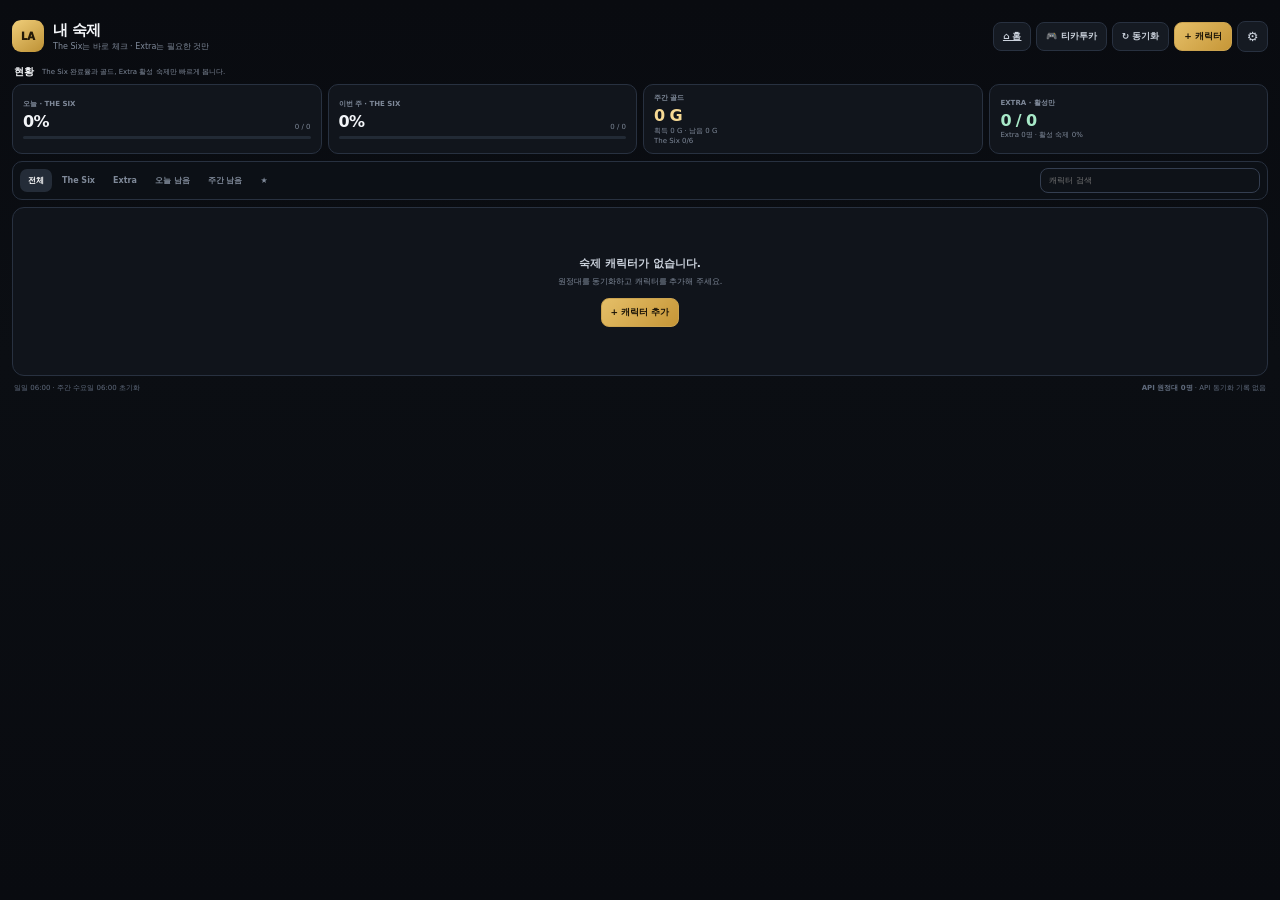
==== homework/index.html @ a5bcede0 "Hub: move homework board to sub page" ====
<!doctype html><html lang="ko"><head><meta charset="utf-8"><meta name="viewport" content="width=device-width,initial-scale=1"><meta name="theme-color" content="#090b10"><title>LOA Hub · 숙제 체크</title><link rel="stylesheet" href="../v12/style.css?v=14"><link rel="stylesheet" href="../v12/ux.css?v=27"></head><body>
<div class="app"><header class="topbar"><div class="brand"><div class="logo">LA</div><div><h1>내 숙제</h1><p>The Six는 바로 체크 · Extra는 필요한 것만</p></div></div><div class="top-actions"><a class="btn" href="../">⌂ 홈</a><button class="btn" data-game-open>🎮 티카투카</button><button class="btn" data-action="open-settings" data-tab="api">↻ 동기화</button><button class="btn primary" data-action="open-add">+ 캐릭터</button><button class="icon-btn" data-action="open-settings" data-tab="general">⚙</button></div></header>
<div class="board-label"><strong>현황</strong><span>The Six 완료율과 골드, Extra 활성 숙제만 빠르게 봅니다.</span></div>
<section class="summary"><div class="metric"><span>오늘 · THE SIX</span><div class="metric-line"><strong id="dailyPct">0%</strong><small id="dailyText">0 / 0</small></div><div class="bar"><i id="dailyBar" class="daily"></i></div></div><div class="metric"><span>이번 주 · THE SIX</span><div class="metric-line"><strong id="weeklyPct">0%</strong><small id="weeklyText">0 / 0</small></div><div class="bar"><i id="weeklyBar" class="weekly"></i></div></div><div class="metric gold"><span>주간 골드</span><strong id="goldPotential">0 G</strong><small id="goldEarned">획득 0 G</small><small id="rosterRoleCount">The Six 0/6</small></div><div class="metric extra-metric"><span>EXTRA · 활성만</span><strong id="extraActive">0 / 0</strong><small id="extraText">Extra 0명 · 활성 숙제 0%</small></div></section>
<section class="toolbar"><div class="filters"><button class="active" data-filter="all">전체</button><button data-filter="six">The Six</button><button data-filter="extra">Extra</button><button data-filter="daily">오늘 남음</button><button data-filter="weekly">주간 남음</button><button data-filter="favorite">★</button></div><input id="search" class="search" placeholder="캐릭터 검색"></section>
<main id="cards" class="cards"></main><footer><span>일일 06:00 · 주간 수요일 06:00 초기화</span><span><b id="rosterCount">API 원정대 0명</b> · <span id="lastSync">API 동기화 기록 없음</span></span></footer></div>

<div class="modal-bg" id="settingsModal"><div class="modal wide"><div class="modal-head"><h2>설정</h2><button class="icon-btn" data-action="close-modal" data-modal="settingsModal">✕</button></div><div class="settings-layout"><nav class="side-tabs"><button data-settings-tab="general">일반</button><button data-settings-tab="api" class="active">API</button><button data-settings-tab="automation">자동 할당</button><button data-settings-tab="data">데이터</button></nav><div class="modal-body">
<section class="settings-panel" data-panel="general" hidden><h3>일반</h3><div class="setting-box"><strong>The Six / Extra</strong><p>The Six는 최대 6명이며 모든 활성 숙제를 완료 대상으로 봅니다. Extra는 직접 활성화한 숙제만 현황에 포함합니다.</p></div><div class="setting-box"><strong>체크 초기화</strong><p>숙제 구성은 유지하고 완료 상태만 초기화합니다.</p><div class="inline"><button class="btn small" data-action="reset-daily">일일 초기화</button><button class="btn small" data-action="reset-weekly">주간 초기화</button></div></div></section>
<section class="settings-panel" data-panel="api"><h3>로스트아크 API</h3><p class="desc">API는 캐릭터 정보를 갱신하고 숙제 구성은 유지합니다.</p><div class="field"><label>원정대 조회 캐릭터</label><input id="apiCharacter" class="input"></div><div class="field"><label>API Key</label><input id="apiKey" type="password" class="input"></div><label class="checkline"><input id="rememberKey" type="checkbox"> 이 브라우저에 API Key 저장</label><div class="inline"><button id="syncNow" class="btn primary" data-action="sync">지금 동기화</button></div><div id="syncMessage"></div></section>
<section class="settings-panel" data-panel="automation" hidden><h3>The Six 자동 할당</h3><label class="switch-row"><span><strong>새 The Six 자동 구성</strong><small>앞의 6캐릭에만 레벨 기준 숙제를 자동 구성합니다.</small></span><input id="autoAssign" type="checkbox"></label><label class="switch-row"><span><strong>일일 숙제 추천</strong><small>아이템 레벨에 맞는 혼돈 계열과 가디언 계열을 구성합니다.</small></span><input id="autoDaily" type="checkbox"></label><label class="switch-row"><span><strong>주간 레이드 추천</strong><small>입장 가능한 레이드 중 기본 추천 세트를 구성합니다.</small></span><input id="autoWeekly" type="checkbox"></label><div class="field compact"><label>추천 레이드 수</label><input id="recommendCount" type="number" min="1" max="5" class="input" value="3"></div><div class="notice">Extra는 추천만 보여주고, 사용자가 활성화한 항목만 체크 숙제가 됩니다.</div></section>
<section class="settings-panel" data-panel="data" hidden><h3>데이터</h3><div class="setting-box"><strong>백업 / 복원</strong><div class="inline"><button class="btn small" data-action="export">백업 내보내기</button><button class="btn small" data-action="import">백업 불러오기</button><input id="importFile" type="file" accept="application/json" hidden></div></div><div class="setting-box danger-box"><strong>전체 초기화</strong><p>캐릭터, 숙제, 체크 상태와 저장된 API Key를 삭제합니다.</p><button class="btn danger small" data-action="reset-all">전체 초기화</button></div></section>
</div></div><div class="modal-foot"><button class="btn primary" data-action="save-settings">설정 저장</button></div></div></div>

<div class="modal-bg" id="addModal"><div class="modal"><div class="modal-head"><h2>캐릭터 추가</h2><button class="icon-btn" data-action="close-modal" data-modal="addModal">✕</button></div><div class="modal-body"><p class="desc">The Six가 6명 미만이면 먼저 추가되는 캐릭터부터 The Six, 이후는 Extra로 등록됩니다.</p><div class="search-line"><input id="candidateSearch" class="input" placeholder="원정대 캐릭터 검색"><button class="btn small" data-action="select-all">전체 선택</button></div><div id="candidateList" class="candidate-list"></div></div><div class="modal-foot"><span id="selectedCount" class="muted push">0명 선택</span><button class="btn primary" data-action="confirm-add">선택 추가</button></div></div></div>

<div class="modal-bg" id="characterModal"><div class="modal wide"><div class="modal-head"><h2 id="editCharTitle">숙제 설정</h2><button class="icon-btn" data-action="close-modal" data-modal="characterModal">✕</button></div><div class="modal-body"><input id="editCharKey" type="hidden"><div class="tabs"><button class="active" data-edit-tab="daily">일일 숙제</button><button data-edit-tab="weekly">주간 / 레이드</button></div><section id="dailyEditorWrap"><p class="desc">횟수와 휴게를 직접 관리합니다.</p><div id="dailyEditor" class="editor"></div><button class="btn small" data-action="add-daily">+ 일일 숙제</button></section><section id="weeklyEditorWrap" hidden><p class="desc">레이드와 난이도를 선택하거나 일반 주간 숙제를 추가할 수 있습니다.</p><div id="weeklyEditor" class="editor"></div><div class="inline"><button class="btn small" data-action="add-raid">+ 레이드 선택</button><button class="btn small" data-action="add-custom-weekly">+ 일반 주간 숙제</button></div></section></div><div class="modal-foot"><button class="btn danger push" data-action="remove-character">숙제판에서 제거</button><button class="btn primary" data-action="save-character">저장</button></div></div></div>
<div class="modal-bg" id="ticataModal"><div class="modal game-modal"><div class="modal-head"><div><h2>티카투카 · BOT</h2><small class="game-rule-note">3줄 중 2줄을 이기면 승리</small></div><button class="icon-btn" data-game-close>✕</button></div><div class="modal-body ticata-wrap">
<div class="ticata-topline"><div><strong id="ticataStatus">매칭 대기</strong><span id="ticataStats">승 0 · 무 0 · 패 0</span></div><div class="ticata-top-actions"><div id="matchBadge" class="match-badge"><span class="match-dot"></span><div><b id="opponentName">상대 찾는 중</b><small id="opponentLevel">MATCHMAKING</small></div></div><button class="btn small" data-game-reset>다시 매칭</button></div></div>
<div class="ticata-arena">
<section class="tika-side player-side">
  <div class="tika-side-head"><div class="side-name"><b>ME</b><small id="playerOrderBadge" class="turn-order-badge first">선공</small></div><span id="playerTotal">0점</span></div>
  <div id="playerDicePanel" class="dice-owner-panel player side-dice-panel"><span class="dice-owner-title">내 주사위</span><div class="dice-stage"><div id="playerDiceCube" class="dice-cube face-1 idle"><span class="die-face f1">1</span><span class="die-face f2">2</span><span class="die-face f3">3</span><span class="die-face f4">4</span><span class="die-face f5">5</span><span class="die-face f6">6</span></div></div><small id="playerDieType">대기</small></div>
  <div class="side-board-label"><span>내 필드</span><small>주사위를 배치할 줄을 선택</small></div>
  <div id="playerBoard" class="tika-board"></div>
</section>
<div class="tika-center">
  <div class="versus-mark"><span>ME</span><b>VS</b><span>BOT</span></div>
  <button id="rollBtn" class="btn primary roll-btn" data-game-roll>주사위 굴리기</button>
  <button id="rerollBtn" class="btn small" data-game-reroll hidden>타짜의 손놀림 · 1회</button>
  <div id="rerollChoice" class="reroll-choice" hidden></div>
  <div id="gameHint" class="game-hint">매칭을 기다리는 중...</div>
</div>
<section class="tika-side bot-side">
  <div class="tika-side-head"><div class="side-name"><b>BOT</b><small id="botOrderBadge" class="turn-order-badge second">후공</small></div><span id="botTotal">0점</span></div>
  <div id="botDicePanel" class="dice-owner-panel bot side-dice-panel"><span class="dice-owner-title">상대 주사위</span><div class="dice-stage"><div id="botDiceCube" class="dice-cube face-1 idle"><span class="die-face f1">1</span><span class="die-face f2">2</span><span class="die-face f3">3</span><span class="die-face f4">4</span><span class="die-face f5">5</span><span class="die-face f6">6</span></div></div><small id="botDieType">대기</small></div>
  <div class="side-board-label"><span>상대 필드</span><small>상대가 선택한 줄</small></div>
  <div id="botBoard" class="tika-board"></div>
</section>
</div>
<div class="ticata-legend"><span><i class="legend-die player"></i> 내 주사위</span><span><i class="legend-die enemy"></i> 상대 주사위</span><span><i class="legend-die shield"></i> 실드</span><span>알까기 성공 → 보너스 실드</span></div><div id="matchOverlay" class="match-overlay"><div class="match-spinner"></div><strong id="matchOverlayTitle">상대 찾는 중...</strong><span id="matchOverlaySub">티카투카 매칭을 검색하고 있습니다.</span></div>
<div id="resultOverlay" class="result-overlay">
  <div id="resultCard" class="result-card">
    <span class="result-kicker">MATCH RESULT</span>
    <strong id="resultTitle">승리</strong>
    <span id="resultReason" class="result-reason">2 : 1 필드 승리</span>
    <span id="resultOpponent" class="result-opponent">상대 · 등급</span>
    <div id="resultFields" class="result-fields"></div>
    <div id="resultTiebreak" class="result-tiebreak" hidden>
      <span>총점 판정</span>
      <b id="resultTotalScore">0 : 0</b>
    </div>
    <div class="result-actions">
      <button class="btn primary result-next" data-game-next>다음 상대 찾기</button>
      <button class="btn" data-game-close>닫기</button>
    </div>
  </div>
</div>
</div></div></div>
<div id="toast" class="toast"></div><script type="module" src="../v12/js/app.js?v=15"></script><script type="module" src="../v12/js/ux.js?v=15"></script><script type="module" src="../v12/js/ticata.js?v=30"></script></body></html>
---- v12/style.css ----
:root{--bg:#090b10;--panel:#11151c;--panel2:#151a22;--panel3:#1b222d;--line:#283140;--line2:#3b4658;--text:#f3f5f8;--text2:#cbd2dc;--muted:#7f8999;--gold:#e4bd67;--gold2:#f6d994;--blue:#78aef7;--green:#64d09d;--red:#ef7d89;--shadow:0 16px 48px rgba(0,0,0,.24)}*{box-sizing:border-box}html{color-scheme:dark}body{margin:0;min-height:100vh;background:linear-gradient(180deg,#090b10 0,#0b0e13 40%,#090b10 100%);color:var(--text);font-family:Pretendard,"Noto Sans KR",system-ui,-apple-system,"Segoe UI",sans-serif}button,input,select{font:inherit}button{cursor:pointer}.app{width:min(1540px,calc(100% - 24px));margin:auto;padding:10px 0 38px}.topbar{height:52px;display:flex;justify-content:space-between;align-items:center;gap:12px}.brand{display:flex;align-items:center;gap:9px}.logo{width:32px;height:32px;display:grid;place-items:center;border-radius:9px;background:linear-gradient(145deg,#f0ce7a,#bd9135);color:#241a08;font-size:10px;font-weight:1000}.brand h1{font-size:15px;margin:0;letter-spacing:-.04em}.brand p{font-size:8px;color:var(--muted);margin:1px 0 0}.top-actions,.inline,.search-line{display:flex;gap:5px;align-items:center}.btn,.icon-btn{border:1px solid var(--line);background:var(--panel2);color:var(--text2);border-radius:8px;font-size:9px;font-weight:850;padding:7px 9px}.btn:hover,.icon-btn:hover{background:var(--panel3);border-color:var(--line2);color:#fff}.btn.primary{background:linear-gradient(135deg,#e5bf68,#c69637);color:#1a1307;border-color:#cba34f}.btn.danger{color:#ffbdc5}.btn.ghost{background:transparent}.btn.small{font-size:8px;padding:5px 7px}.icon-btn{width:31px;height:31px;padding:0;display:grid;place-items:center;font-size:13px}.board-label{display:flex;align-items:center;gap:8px;margin:3px 2px 5px}.board-label strong{font-size:10px}.board-label span{font-size:7px;color:var(--muted)}.summary{display:grid;grid-template-columns:1fr 1fr 1.1fr .9fr;gap:6px;margin-bottom:7px}.metric{border:1px solid var(--line);background:var(--panel);border-radius:10px;padding:8px 10px;min-height:58px;display:grid;align-content:center}.metric>span{font-size:7px;color:var(--muted);font-weight:900}.metric strong{display:block;font-size:16px;letter-spacing:-.04em;margin-top:3px}.metric small{font-size:7px;color:var(--muted)}.metric-line{display:flex;justify-content:space-between;align-items:end}.metric-line strong{display:inline-block}.metric.gold strong{color:var(--gold2)}.metric.extra-metric strong{color:#a8e9c8}.metric.gold small{display:block;margin-top:1px}.bar{height:3px;background:#222a35;border-radius:999px;overflow:hidden;margin-top:5px}.bar i{height:100%;display:block;width:0}.bar .daily{background:var(--blue)}.bar .weekly{background:linear-gradient(90deg,#9b8cf4,var(--gold))}.toolbar{position:sticky;top:0;z-index:20;border:1px solid var(--line);background:rgba(13,17,23,.94);backdrop-filter:blur(12px);border-radius:10px;padding:6px 7px;display:flex;justify-content:space-between;gap:8px;align-items:center;margin-bottom:7px}.filters{display:flex;gap:2px;overflow:auto}.filters button,.tabs button,.side-tabs button{border:0;background:transparent;color:var(--muted);font-size:8px;font-weight:900;border-radius:7px;padding:6px 8px;white-space:nowrap}.filters button.active,.tabs button.active,.side-tabs button.active{background:#242c38;color:#fff}.search,.input,.select{border:1px solid #343e50;background:#0e1218;color:#fff;border-radius:8px;padding:7px 8px;outline:none;font-size:8px}.search{width:min(220px,30vw)}.search:focus,.input:focus,.select:focus{border-color:#617087}.cards{display:grid;grid-template-columns:repeat(3,minmax(0,1fr));gap:7px;align-items:start}.char-card{border:1px solid var(--line);background:var(--panel);border-radius:11px;overflow:hidden;box-shadow:var(--shadow);min-width:0}.char-card.favorite-card{border-color:#5a4d31}.six-card .char-head{background:linear-gradient(90deg,rgba(228,189,103,.045),transparent 48%)}.extra-card{border-color:#2b3d35}.extra-card .char-head{background:linear-gradient(90deg,rgba(100,208,157,.045),transparent 48%)}.char-head{min-height:57px;padding:7px 8px;display:flex;align-items:center;justify-content:space-between;gap:8px;border-bottom:1px solid var(--line)}.identity{display:flex;gap:7px;align-items:center;min-width:0}.avatar{width:38px;height:38px;border-radius:9px;overflow:hidden;border:1px solid #303948;background:#0d1117;display:grid;place-items:center;font-size:8px;font-weight:900;color:#6f798b;flex:none}.avatar img{width:100%;height:100%;object-fit:cover;object-position:50% 18%}.name-line{display:flex;gap:4px;align-items:center;min-width:0}.name-line h3{margin:0;font-size:10px;white-space:nowrap;overflow:hidden;text-overflow:ellipsis}.identity p{margin:2px 0 0;color:var(--muted);font-size:7px;white-space:nowrap;overflow:hidden;text-overflow:ellipsis}.identity p b{color:var(--gold2)}.star{border:0;background:transparent;color:#454e5d;font-size:12px;padding:0}.star.on{color:var(--gold)}.role-badge{font-size:6px;font-weight:950;letter-spacing:.05em;border:1px solid var(--line);border-radius:999px;padding:2px 4px;white-space:nowrap}.role-badge.six{color:var(--gold2);border-color:#665735;background:#211d14}.role-badge.extra{color:#a9e8c8;border-color:#315c4a;background:#14231c}.char-actions{display:flex;align-items:center;gap:4px;flex:none}.char-gold{color:var(--gold2);font-size:9px;min-width:58px;text-align:right}.gold-toggle{display:flex;align-items:center;gap:3px;border:1px solid var(--line);border-radius:999px;padding:4px 5px;color:var(--muted);font-size:7px}.gold-toggle input{margin:0;width:11px;height:11px}.gold-toggle:has(input:checked){color:var(--gold2);border-color:#665735;background:#211d14}.six-toggle span{font-weight:900}.char-actions .btn.ghost{display:none}.char-body{display:block}.char-body>section{padding:7px 8px;min-width:0}.char-body>section+section{border-top:1px solid var(--line)}.section-head{display:flex;justify-content:space-between;align-items:center;margin-bottom:5px}.section-head span{font-size:7px;font-weight:900;color:var(--text2)}.section-head button{border:0;background:transparent;color:#687386;font-size:7px;padding:0}.section-head button:hover{color:#fff}.task-list{display:grid;grid-template-columns:repeat(2,minmax(0,1fr));gap:4px}.weekly-list{grid-template-columns:1fr}.daily-item,.weekly-item{border:1px solid #2c3543;background:#171c24;border-radius:7px;min-height:34px;padding:4px 5px;display:flex;align-items:center;gap:5px;min-width:0}.daily-item.done,.weekly-item.done{opacity:.42}.daily-check,.gate,.mini{border:1px solid #465166;background:#0f141b;color:var(--text2);border-radius:5px;height:20px;min-width:20px;padding:0 4px;font-size:7px;font-weight:900}.daily-item.done .daily-check,.gate.on{background:#3d6b52;border-color:#56856a;color:#e8f9ef}.mini{height:18px;min-width:18px;color:var(--muted);margin-left:auto}.task-copy,.raid-copy{min-width:0;display:grid;gap:1px}.task-copy strong,.raid-copy strong{font-size:8px;white-space:nowrap;overflow:hidden;text-overflow:ellipsis}.raid-copy em{font-style:normal;color:var(--gold2);font-size:7px}.task-copy small,.raid-copy small{font-size:6px;color:var(--muted);white-space:nowrap;overflow:hidden;text-overflow:ellipsis}.gates{display:flex;gap:2px;margin-left:auto;flex:none}.gates .gate{padding:0 4px;min-width:25px}.empty-task{border:1px dashed #303949;background:transparent;color:#697486;border-radius:7px;padding:7px 8px;font-size:8px;text-align:left}.goal-chips{display:flex;gap:3px;flex-wrap:wrap;margin-bottom:5px}.goal-chip{border:1px solid #324052;background:#121821;color:#8f9bad;border-radius:999px;padding:4px 6px;font-size:7px;font-weight:850}.goal-chip.on{border-color:#4d8069;background:#173025;color:#b9f1d4}.extra-body>section:first-child{padding-bottom:5px}.extra-body>section+section{padding-top:6px}.extra-active-group+.extra-active-group{margin-top:6px}.extra-subtitle{display:block;color:#667386;font-size:6px;font-weight:900;margin-bottom:3px}.extra-recommendations{display:grid;gap:3px}.extra-rec{display:flex;align-items:center;justify-content:space-between;gap:6px;border:1px solid #2b3542;background:#141a22;border-radius:7px;padding:5px 6px;min-width:0}.extra-rec>div{display:grid;gap:1px;min-width:0}.extra-rec strong{font-size:8px}.extra-rec small{font-size:6px;color:var(--muted);white-space:nowrap;overflow:hidden;text-overflow:ellipsis;max-width:280px}.extra-rec small b{color:#a9e8c8}.extra-rec .btn{flex:none}.extra-empty{border:1px dashed #304137;border-radius:7px;padding:7px;color:#7f968a;font-size:7px}.optional-label{font-size:6px!important;color:#667386!important}.task-off{border:0;background:transparent;color:#5f6b7b;font-size:11px;padding:0 1px;margin-left:auto}.task-off:hover{color:#ffb2bb}.empty-board{grid-column:1/-1;border:1px solid var(--line);background:#10141b;border-radius:12px;padding:48px 20px;text-align:center;color:var(--muted);display:grid;justify-items:center;gap:5px}.empty-board strong{font-size:11px;color:var(--text2)}.empty-board span{font-size:8px}.empty-board .btn{margin-top:6px}footer{display:flex;justify-content:space-between;gap:8px;color:#606b7d;font-size:7px;margin:7px 2px}.modal-bg{position:fixed;inset:0;background:rgba(0,0,0,.74);backdrop-filter:blur(7px);display:none;place-items:center;padding:14px;z-index:90}.modal-bg.open{display:grid}.modal{width:min(700px,100%);max-height:90vh;overflow:auto;background:#12161e;border:1px solid #3a4558;border-radius:14px;box-shadow:0 30px 100px rgba(0,0,0,.6)}.modal.wide{width:min(900px,100%)}.modal-head{min-height:46px;padding:0 12px;border-bottom:1px solid var(--line);display:flex;justify-content:space-between;align-items:center;position:sticky;top:0;background:#12161e;z-index:2}.modal-head h2{font-size:12px;margin:0}.modal-body{padding:12px}.modal-foot{min-height:52px;border-top:1px solid var(--line);padding:8px 12px;display:flex;align-items:center;gap:5px;justify-content:flex-end}.push{margin-right:auto}.field{display:grid;gap:4px;margin-bottom:9px}.field label{font-size:8px;color:#abb4c3;font-weight:850}.field.compact{max-width:180px}.desc,.muted{font-size:8px;color:var(--muted);line-height:1.5}.checkline{display:flex;gap:6px;align-items:center;font-size:8px;color:var(--text2);margin:6px 0 9px}.sync-message,.notice{border:1px solid rgba(89,202,150,.22);background:rgba(89,202,150,.05);color:#a9e8c8;border-radius:8px;padding:7px 8px;font-size:8px;line-height:1.45;margin-top:7px}.sync-message.error{border-color:rgba(239,120,134,.25);background:rgba(239,120,134,.05);color:#ffc0c7}.settings-layout{display:grid;grid-template-columns:120px 1fr}.side-tabs{padding:9px;border-right:1px solid var(--line);display:grid;align-content:start;gap:3px}.side-tabs button{text-align:left}.settings-panel h3{font-size:11px;margin:0 0 9px}.setting-box,.switch-row{border:1px solid var(--line);background:#151a23;border-radius:9px;padding:9px;margin-bottom:7px}.setting-box>strong,.switch-row strong{font-size:9px}.setting-box p,.switch-row small{display:block;font-size:8px;color:var(--muted);margin:3px 0 7px;line-height:1.45}.switch-row{display:flex;align-items:center;justify-content:space-between;gap:10px}.switch-row input{width:15px;height:15px}.danger-box{border-color:#3a2b31}.candidate-list{display:grid;gap:4px;max-height:58vh;overflow:auto}.candidate{display:grid;grid-template-columns:20px 34px 1fr auto;gap:7px;align-items:center;border:1px solid var(--line);background:#151a23;border-radius:9px;padding:6px 8px}.candidate.disabled{opacity:.42}.candidate-avatar{width:34px;height:34px;border-radius:8px;overflow:hidden;background:#0d1117}.candidate-avatar img{width:100%;height:100%;object-fit:cover;object-position:50% 18%}.candidate strong{font-size:9px}.candidate small{display:block;font-size:7px;color:var(--muted);margin-top:2px}.candidate>span{font-size:7px;color:var(--muted)}.search-line .input{flex:1}.tabs{display:flex;gap:3px;margin-bottom:9px}.editor{display:grid;gap:5px;margin-bottom:7px}.edit-row{border:1px solid var(--line);background:#151a23;border-radius:9px;padding:7px;display:grid;grid-template-columns:minmax(190px,1fr) 170px 120px 75px 30px;gap:5px;align-items:center}.daily-edit{grid-template-columns:minmax(180px,1fr) 75px 60px 75px 30px}.custom-weekly{grid-template-columns:minmax(180px,1fr) 115px 70px 30px}.tiny-check{font-size:8px;color:var(--muted);display:flex;gap:4px;align-items:center}.remove{width:28px;height:28px;border:0;background:#202733;color:#8791a1;border-radius:7px}.remove:hover{color:#ffb2bb;background:#2b2026}.toast{position:fixed;right:14px;bottom:14px;z-index:120;border:1px solid #3b4556;background:#202632;color:#fff;border-radius:8px;padding:8px 10px;font-size:8px;font-weight:850;opacity:0;transform:translateY(8px);transition:.16s;pointer-events:none}.toast.show{opacity:1;transform:none}@media(max-width:1180px){.cards{grid-template-columns:repeat(2,minmax(0,1fr))}}@media(max-width:820px){.summary{grid-template-columns:1fr 1fr}.cards{grid-template-columns:1fr}.edit-row,.daily-edit,.custom-weekly{grid-template-columns:1fr 1fr}.remove{grid-column:2;justify-self:end}}@media(max-width:620px){.app{width:calc(100% - 12px);padding-top:6px}.topbar{height:46px}.brand p{display:none}.top-actions .btn:first-child{display:none}.summary{grid-template-columns:1fr 1fr}.metric{min-height:54px;padding:7px 8px}.metric strong{font-size:14px}.toolbar{position:static;align-items:stretch;flex-direction:column}.filters{overflow:auto}.search{width:100%}.char-head{align-items:flex-start}.char-actions{gap:3px}.char-actions .char-gold{display:none}.gold-toggle{padding:3px 4px}.identity{min-width:0}.avatar{width:36px;height:36px}.task-list{grid-template-columns:1fr 1fr}.settings-layout{grid-template-columns:1fr}.side-tabs{display:flex;overflow:auto;border-right:0;border-bottom:1px solid var(--line)}.edit-row,.daily-edit,.custom-weekly{grid-template-columns:1fr}.remove{grid-column:1}.search-line{align-items:stretch}.candidate{grid-template-columns:18px 32px 1fr}.candidate>span{display:none}.board-label span{display:none}}
---- v12/ux.css ----
.daily-item,.weekly-item{cursor:pointer;transition:border-color .12s,background .12s,transform .08s}.daily-item:hover,.weekly-item:hover{border-color:#4a5870;background:#1b2330}.daily-item:active,.weekly-item:active{transform:scale(.992)}.daily-item button,.weekly-item button{position:relative;z-index:2}
.game-modal{width:min(980px,calc(100vw - 24px));overflow:hidden}.game-rule-note{display:block;color:var(--muted);font-size:8px;margin-top:2px}.ticata-wrap{padding:12px 14px 16px}.ticata-topline{display:flex;align-items:center;justify-content:space-between;margin-bottom:10px}.ticata-topline>div{display:grid;gap:3px}.ticata-topline strong{font-size:12px}.ticata-topline span{font-size:8px;color:var(--muted)}.ticata-arena{display:grid;grid-template-columns:minmax(260px,1fr) 250px minmax(260px,1fr);gap:12px;align-items:center}.tika-side{border:1px solid var(--line);background:#0e131a;border-radius:14px;padding:10px}.tika-side-head{display:flex;justify-content:space-between;align-items:center;margin-bottom:7px}.tika-side-head b{font-size:10px}.tika-side-head span{font-size:9px;color:var(--gold2);font-weight:900}.tika-board{display:grid;gap:7px}.tika-line{width:100%;border:1px solid #2e394a;background:#151c26;color:var(--text);border-radius:10px;padding:7px;display:grid;grid-template-columns:34px 1fr 32px;align-items:center;gap:6px;text-align:left}.tika-line:disabled{opacity:1;cursor:default}.tika-line.placeable{border-color:#4a6079;box-shadow:inset 0 0 0 1px rgba(114,168,245,.08);cursor:pointer}.tika-line.placeable:hover{background:#1b2633;border-color:#72a8f5}.line-no{font-size:8px;color:var(--muted);font-weight:900}.line-score{text-align:right;font-size:10px;font-weight:1000;color:var(--gold2)}.dice-row{display:grid;grid-template-columns:repeat(3,42px);gap:5px;justify-content:center}.board-die,.slot-empty{width:42px;height:42px;border-radius:9px;display:grid;place-items:center;position:relative}.board-die{border:1px solid #536076;background:linear-gradient(145deg,#eef2f8,#aeb9c9);color:#151923;box-shadow:0 5px 14px rgba(0,0,0,.22)}.board-die b{font-size:16px}.board-die.shield{border-color:#e3bd67;background:linear-gradient(145deg,#fff0b8,#c69439);color:#241a08}.board-die.shield i{position:absolute;top:2px;right:4px;font-style:normal;font-size:7px;color:#6b4c0d}.slot-empty{border:1px dashed #293444;color:#46536a;font-size:13px}.tika-center{display:grid;justify-items:center;gap:7px}.current-die-wrap{display:grid;justify-items:center;gap:5px}.turn-label{font-size:8px;color:var(--muted);font-weight:900}.current-die-wrap strong{font-size:9px}.game-hint{min-height:34px;text-align:center;color:var(--muted);font-size:8px;line-height:1.45;max-width:160px}.reroll-choice{display:flex;gap:4px;align-items:center;flex-wrap:wrap;justify-content:center}.reroll-choice span{width:100%;text-align:center;font-size:7px;color:var(--muted)}.ticata-legend{display:flex;justify-content:center;gap:12px;flex-wrap:wrap;margin-top:10px;color:var(--muted);font-size:7px}.ticata-legend span{display:flex;gap:4px;align-items:center}.legend-die{width:10px;height:10px;border-radius:3px;background:#c6cfdb;border:1px solid #657289}.legend-die.shield{background:#dab255;border-color:#f0d17f}@media(max-width:820px){.ticata-arena{grid-template-columns:1fr}.tika-center{order:-1;grid-template-columns:auto auto;justify-content:center;align-items:center}.current-die-wrap{grid-row:1/3}.game-hint{max-width:220px}.dice-row{grid-template-columns:repeat(3,38px)}.board-die,.slot-empty{width:38px;height:38px}}@media(max-width:520px){.game-modal{width:100%}.ticata-wrap{padding:9px}.tika-side{padding:8px}.tika-line{grid-template-columns:28px 1fr 28px}.dice-row{grid-template-columns:repeat(3,34px);gap:4px}.board-die,.slot-empty{width:34px;height:34px}.board-die b{font-size:14px}.flat-die{width:62px;height:62px}}

.dice-stage{width:82px;height:82px;display:grid;place-items:center;perspective:420px}.dice-cube{width:58px;height:58px;position:relative;transform-style:preserve-3d;transition:transform .36s cubic-bezier(.2,.75,.25,1.25)}.die-face{position:absolute;inset:0;display:grid;place-items:center;border:1px solid #738197;border-radius:10px;background:linear-gradient(145deg,#f7f9fc,#aeb9c9);color:#101621;font-size:20px;font-weight:1000;backface-visibility:hidden;box-shadow:inset 0 0 12px rgba(255,255,255,.28)}.die-face.f1{transform:translateZ(29px)}.die-face.f6{transform:rotateY(180deg) translateZ(29px)}.die-face.f2{transform:rotateY(90deg) translateZ(29px)}.die-face.f5{transform:rotateY(-90deg) translateZ(29px)}.die-face.f3{transform:rotateX(90deg) translateZ(29px)}.die-face.f4{transform:rotateX(-90deg) translateZ(29px)}.dice-cube.face-1{transform:rotateX(0) rotateY(0)}.dice-cube.face-2{transform:rotateX(0) rotateY(-90deg)}.dice-cube.face-3{transform:rotateX(-90deg) rotateY(0)}.dice-cube.face-4{transform:rotateX(90deg) rotateY(0)}.dice-cube.face-5{transform:rotateX(0) rotateY(90deg)}.dice-cube.face-6{transform:rotateX(0) rotateY(180deg)}.dice-cube.shield .die-face{border-color:#f3cf79;background:linear-gradient(145deg,#fff5c9,#c89537);color:#261b08;box-shadow:inset 0 0 12px rgba(255,246,185,.45),0 0 20px rgba(224,186,103,.16)}.dice-cube.rolling{animation:diceRoll .72s cubic-bezier(.15,.65,.2,1)}.dice-cube.landed{animation:dieLand .2s ease-out}.tika-line.flicked{animation:flickLine .42s ease;background:#2a2024;border-color:#ef7886}.board-die.shield{animation:shieldPulse .42s ease-out}@keyframes diceRoll{0%{transform:rotateX(0) rotateY(0) rotateZ(0) scale(.9)}25%{transform:rotateX(210deg) rotateY(145deg) rotateZ(70deg) scale(1.08)}55%{transform:rotateX(470deg) rotateY(330deg) rotateZ(170deg) scale(.96)}85%{transform:rotateX(690deg) rotateY(555deg) rotateZ(270deg) scale(1.03)}100%{transform:rotateX(850deg) rotateY(720deg) rotateZ(360deg) scale(1)}}@keyframes dieLand{0%{scale:1.12}55%{scale:.94}100%{scale:1}}@keyframes flickLine{0%{transform:translateX(0)}25%{transform:translateX(8px)}50%{transform:translateX(-7px)}75%{transform:translateX(4px)}100%{transform:translateX(0)}}@keyframes shieldPulse{0%{scale:.72;filter:brightness(1.7)}70%{scale:1.08}100%{scale:1}}

.ticata-top-actions{display:flex;gap:7px;align-items:center}
.ticata-top-actions{display:flex;gap:8px;align-items:center}.match-badge{min-width:150px;display:flex;align-items:center;gap:7px;border:1px solid #334154;background:#111821;border-radius:10px;padding:6px 8px}.match-badge .match-dot{width:8px;height:8px;border-radius:50%;background:#697487;box-shadow:0 0 0 3px rgba(105,116,135,.12)}.match-badge.found .match-dot{background:#59ca96;box-shadow:0 0 0 3px rgba(89,202,150,.13),0 0 12px rgba(89,202,150,.35)}.match-badge>div{display:grid;gap:1px}.match-badge b{font-size:9px}.match-badge small{font-size:7px;color:var(--muted)}.dice-duel{display:grid;grid-template-columns:1fr auto 1fr;gap:7px;align-items:center;width:100%}.dice-owner-panel{border:1px solid #293548;background:#0d131b;border-radius:12px;padding:7px 5px;display:grid;justify-items:center;gap:4px;transition:.16s;position:relative;overflow:hidden}.dice-owner-panel.player{--owner:#72a8f5}.dice-owner-panel.bot{--owner:#ef7886}.dice-owner-panel.active{border-color:var(--owner);box-shadow:0 0 0 1px color-mix(in srgb,var(--owner) 20%,transparent),0 0 20px color-mix(in srgb,var(--owner) 10%,transparent)}.dice-owner-panel.active:before{content:"";position:absolute;inset:0;background:linear-gradient(180deg,color-mix(in srgb,var(--owner) 7%,transparent),transparent 55%);pointer-events:none}.dice-owner-panel.inactive{opacity:.52}.dice-owner-panel.rolling-owner{opacity:1}.dice-owner-title{font-size:8px;font-weight:1000;color:var(--owner);position:relative;z-index:1}.dice-owner-panel small{font-size:7px;color:var(--muted);position:relative;z-index:1}.dice-vs{font-size:8px;font-weight:1000;color:#687486}.roll-btn{min-width:150px;font-size:10px;padding:9px 12px;animation:rollReady 1.3s ease-in-out infinite}.dice-cube.idle{opacity:.28;filter:grayscale(.5)}.legend-die.player{background:#72a8f5;border-color:#9bc2fa}.legend-die.enemy{background:#ef7886;border-color:#ffadb6}.match-overlay{position:absolute;inset:0;z-index:12;background:rgba(8,11,16,.92);backdrop-filter:blur(6px);display:none;place-items:center;align-content:center;gap:8px;text-align:center}.match-overlay.show{display:grid}.match-overlay strong{font-size:16px}.match-overlay span{font-size:9px;color:var(--muted)}.match-spinner{width:34px;height:34px;border:3px solid #293448;border-top-color:#72a8f5;border-radius:50%;animation:matchSpin .75s linear infinite}.match-overlay.matched .match-spinner{animation:none;border-color:#59ca96;position:relative}.match-overlay.matched .match-spinner:after{content:"✓";position:absolute;inset:0;display:grid;place-items:center;color:#9be7bf;font-weight:1000}.ticata-wrap{position:relative}.tika-side.player-side{border-color:#30465f}.tika-side.bot-side{border-color:#50343b}.player-side .tika-side-head b{color:#8dbcf8}.bot-side .tika-side-head b{color:#f28e99}@keyframes matchSpin{to{transform:rotate(360deg)}}@keyframes rollReady{0%,100%{box-shadow:0 0 0 rgba(224,186,103,0)}50%{box-shadow:0 0 18px rgba(224,186,103,.15)}}@media(max-width:820px){.ticata-arena{grid-template-columns:1fr}.tika-center{order:-1;grid-template-columns:1fr;justify-content:stretch}.dice-duel{max-width:360px;margin:auto}.roll-btn{justify-self:center}.game-hint{max-width:320px}.reroll-choice{justify-self:center}}@media(max-width:520px){.ticata-topline{align-items:flex-start;gap:8px}.ticata-top-actions{align-items:flex-end;flex-direction:column}.match-badge{min-width:135px}.dice-stage{width:66px;height:66px}.dice-cube{transform:scale(.9)}}

.match-badge.grade-normal{border-color:#59616d}.match-badge.grade-normal b,.match-badge.grade-normal small{color:#c6cbd2}.match-badge.grade-uncommon{border-color:#3b7652}.match-badge.grade-uncommon b,.match-badge.grade-uncommon small{color:#77d89a}.match-badge.grade-rare{border-color:#315f96}.match-badge.grade-rare b,.match-badge.grade-rare small{color:#7fb7ff}.match-badge.grade-epic{border-color:#704ca0}.match-badge.grade-epic b,.match-badge.grade-epic small{color:#bd8cff}.match-badge.grade-legendary{border-color:#a8752c;background:linear-gradient(135deg,#21190d,#151a22)}.match-badge.grade-legendary b,.match-badge.grade-legendary small{color:#f2c76f}.match-badge.grade-normal .match-dot{background:#9aa3ad}.match-badge.grade-uncommon .match-dot{background:#63c889}.match-badge.grade-rare .match-dot{background:#69a9ef}.match-badge.grade-epic .match-dot{background:#a873e8}.match-badge.grade-legendary .match-dot{background:#e0ba67}

.result-overlay{position:absolute;inset:0;z-index:16;background:rgba(5,8,12,.86);backdrop-filter:blur(8px);display:none;place-items:center;padding:18px}.result-overlay.show{display:grid}.result-card{width:min(370px,100%);border:1px solid #37445a;background:linear-gradient(180deg,#171e29,#0f141c);border-radius:18px;padding:22px;text-align:center;box-shadow:0 28px 90px rgba(0,0,0,.55);display:grid;justify-items:center;gap:8px;animation:resultPop .22s ease-out}.result-card.win{border-color:#47795f;box-shadow:0 28px 90px rgba(0,0,0,.55),0 0 36px rgba(89,202,150,.1)}.result-card.lose{border-color:#70424a}.result-card.draw{border-color:#6d6245}.result-kicker{font-size:7px;letter-spacing:.16em;color:var(--muted);font-weight:1000}.result-card>strong{font-size:28px;letter-spacing:-.05em}.result-card.win>strong{color:#8be1b4}.result-card.lose>strong{color:#f29aa4}.result-card.draw>strong{color:#e3c87f}.result-opponent{font-size:9px;color:var(--muted)}.result-score{display:grid;grid-template-columns:1fr auto 1fr;gap:16px;align-items:center;width:190px;margin-top:5px}.result-score>div{display:grid;gap:2px}.result-score span{font-size:8px;color:var(--muted);font-weight:900}.result-score b{font-size:24px}.result-score em{font-style:normal;color:#566175;font-size:17px}.result-lines{font-size:9px;color:var(--text2);font-weight:900}.result-actions{width:100%;display:grid;grid-template-columns:1.5fr 1fr;gap:7px;margin-top:10px}.result-actions .btn{min-height:42px;font-size:10px}.result-next{font-size:11px!important;box-shadow:0 0 24px rgba(224,186,103,.13)}@keyframes resultPop{0%{opacity:0;transform:scale(.92) translateY(8px)}100%{opacity:1;transform:none}}@media(max-width:520px){.result-card{padding:19px 16px}.result-card>strong{font-size:25px}.result-actions{grid-template-columns:1fr}.result-actions .btn{min-height:44px}}

.dice-cube.spent{opacity:.14!important;filter:grayscale(1) brightness(.75)!important}.result-overlay.show{background:rgba(3,5,8,.94)}.result-card{width:min(440px,100%);padding:28px 24px}.result-card>strong{font-size:34px}.result-opponent{font-size:10px}.result-actions{grid-template-columns:1fr;gap:9px;margin-top:14px}.result-actions .result-next{min-height:54px;font-size:14px!important;font-weight:1000;letter-spacing:-.02em;background:linear-gradient(180deg,#efc665,#d7a53b);color:#171107;border-color:#f2d07a;box-shadow:0 0 0 2px rgba(239,198,101,.12),0 12px 30px rgba(215,165,59,.18)}.result-actions .result-next:hover{filter:brightness(1.06)}.result-actions [data-game-close]{min-height:38px;color:var(--muted)}

.result-reason{font-size:12px;font-weight:1000;color:#d9e0ea;margin-top:-2px}.result-fields{width:100%;display:grid;gap:6px;margin-top:8px}.result-field{display:grid;grid-template-columns:1fr 34px 14px 34px 42px;align-items:center;gap:4px;border:1px solid #303b4d;background:#111720;border-radius:10px;padding:8px 10px;text-align:left}.result-field>span{font-size:9px;color:var(--muted);font-weight:900}.result-field>b{font-size:14px;text-align:center}.result-field>em{font-style:normal;text-align:center;color:#566175}.result-field>strong{text-align:right;font-size:10px}.result-field.win{border-color:#355e4a}.result-field.win>strong{color:#82d9ad}.result-field.lose{border-color:#613a42}.result-field.lose>strong{color:#ed8f99}.result-field.draw{border-color:#5d5743}.result-field.draw>strong{color:#dcc67f}.result-tiebreak{width:100%;border:1px solid #6a5935;background:#211c12;border-radius:10px;padding:9px 11px;display:flex;align-items:center;justify-content:space-between;margin-top:2px}.result-tiebreak[hidden]{display:none}.result-tiebreak span{font-size:8px;color:#d9bc76;font-weight:900}.result-tiebreak b{font-size:14px;color:#f0d38a}.result-score,.result-lines{display:none!important}@media(max-width:520px){.result-field{grid-template-columns:1fr 28px 12px 28px 36px;padding:8px}.result-reason{font-size:11px}}

/* Part 9: spread dice ownership toward each board */
.ticata-arena{grid-template-columns:minmax(300px,1fr) 180px minmax(300px,1fr);align-items:start;gap:18px}.tika-side{display:grid;gap:9px}.side-dice-panel{min-height:112px;grid-template-columns:auto 82px auto;justify-content:center;align-items:center;column-gap:12px;padding:10px 12px}.side-dice-panel .dice-owner-title{font-size:9px;writing-mode:initial}.side-dice-panel .dice-stage{grid-column:2;grid-row:1/3}.side-dice-panel>small{grid-column:3;grid-row:1/3;align-self:center;min-width:52px;text-align:left}.side-dice-panel.player{background:linear-gradient(90deg,rgba(114,168,245,.09),rgba(13,19,27,.95) 58%)}.side-dice-panel.bot{background:linear-gradient(270deg,rgba(239,120,134,.09),rgba(13,19,27,.95) 58%)}.side-board-label{display:flex;align-items:end;justify-content:space-between;padding:0 2px}.side-board-label span{font-size:8px;font-weight:1000;color:#d8e0eb}.side-board-label small{font-size:7px;color:var(--muted)}.tika-center{position:sticky;top:72px;min-height:320px;padding:24px 10px;border:1px solid #283345;background:linear-gradient(180deg,#111823,#0c1118);border-radius:16px;align-content:center;justify-items:center;gap:10px}.versus-mark{display:grid;grid-template-columns:1fr auto 1fr;align-items:center;gap:7px;width:100%;margin-bottom:6px}.versus-mark span{font-size:8px;font-weight:1000;color:var(--muted)}.versus-mark span:first-child{text-align:right;color:#8dbcf8}.versus-mark span:last-child{color:#f28e99}.versus-mark b{font-size:13px;color:#687486}.dice-duel{display:none!important}.game-hint{max-width:150px}.roll-btn{width:100%;min-width:0}.reroll-choice{width:100%}.reroll-choice .btn{flex:1}
@media(max-width:980px){.ticata-arena{grid-template-columns:1fr 150px 1fr;gap:10px}.side-dice-panel{grid-template-columns:auto 70px auto;column-gap:8px}.side-board-label small{display:none}}
@media(max-width:820px){.ticata-arena{grid-template-columns:1fr;gap:12px}.tika-center{position:static;order:2;min-height:auto;padding:14px}.player-side{order:1}.bot-side{order:3}.side-dice-panel{max-width:none;grid-template-columns:1fr 82px 1fr}.roll-btn{max-width:260px}.game-hint{max-width:320px}.versus-mark{max-width:260px}.side-board-label small{display:block}}
@media(max-width:520px){.side-dice-panel{grid-template-columns:auto 66px auto;min-height:96px;padding:8px}.side-dice-panel>small{min-width:44px}.tika-center{padding:12px 10px}.side-board-label small{display:none}}

/* Part 11: dedicated Tikatuka mobile UI */
.mobile-game{padding:0;place-items:stretch;background:#090d13}
.mobile-game .game-modal{width:100%;height:100dvh;max-height:none;border:0;border-radius:0;display:flex;flex-direction:column;overflow:hidden;background:#0c1118}
.mobile-game .modal-head{flex:0 0 auto;min-height:50px;padding:0 14px;padding-top:env(safe-area-inset-top);background:rgba(12,17,24,.97);backdrop-filter:blur(14px);z-index:30}
.mobile-game .modal-head h2{font-size:14px}.mobile-game .game-rule-note{font-size:9px}
.mobile-game .modal-head .icon-btn{width:44px;height:44px;touch-action:manipulation}
.mobile-game .ticata-wrap{flex:1;min-height:0;overflow-y:auto;overscroll-behavior:contain;-webkit-overflow-scrolling:touch;padding:10px 10px calc(164px + env(safe-area-inset-bottom));background:linear-gradient(180deg,#0d131c,#090d13)}
.mobile-game .ticata-topline{position:relative;margin:0 0 10px;padding:10px 11px;border:1px solid #293545;border-radius:12px;background:#111823;gap:10px}
.mobile-game .ticata-topline strong{font-size:13px}.mobile-game .ticata-topline span{font-size:9px}
.mobile-game .ticata-top-actions{gap:7px}.mobile-game .match-badge{min-width:0;max-width:180px;padding:7px 9px}.mobile-game .match-badge b{font-size:9px}.mobile-game .match-badge small{font-size:7px}
.mobile-game [data-game-reset]{min-height:40px;padding-inline:12px;touch-action:manipulation}
.mobile-game .ticata-arena{display:flex;flex-direction:column;gap:10px}
.mobile-game .bot-side{order:1}.mobile-game .tika-center{order:2}.mobile-game .player-side{order:3}
.mobile-game .tika-side{width:100%;padding:10px;border-radius:14px;gap:8px}
.mobile-game .bot-side .tika-side-head{order:1}.mobile-game .bot-side .side-board-label{order:2}.mobile-game .bot-side .tika-board{order:3}.mobile-game .bot-side .side-dice-panel{order:4}
.mobile-game .player-side .tika-side-head{order:1}.mobile-game .player-side .side-dice-panel{order:2}.mobile-game .player-side .side-board-label{order:3}.mobile-game .player-side .tika-board{order:4}
.mobile-game .tika-side-head{margin:0;min-height:26px}.mobile-game .tika-side-head b{font-size:11px}.mobile-game .tika-side-head span{font-size:11px}
.mobile-game .side-board-label{padding:0 3px}.mobile-game .side-board-label span{font-size:9px}.mobile-game .side-board-label small{display:block;font-size:8px}
.mobile-game .tika-board{gap:7px}
.mobile-game .tika-line{min-height:68px;padding:7px 8px;grid-template-columns:34px 1fr 34px;gap:5px;border-radius:12px;touch-action:manipulation}
.mobile-game .tika-line.placeable{border-color:#6482a6;background:#172231;box-shadow:inset 0 0 0 1px rgba(114,168,245,.14),0 0 0 1px rgba(114,168,245,.04)}
.mobile-game .tika-line.placeable:active{transform:scale(.985);background:#203149}
.mobile-game .line-no{font-size:9px}.mobile-game .line-score{font-size:12px}
.mobile-game .dice-row{grid-template-columns:repeat(3,48px);gap:6px}
.mobile-game .board-die,.mobile-game .slot-empty{width:48px;height:48px;border-radius:10px}.mobile-game .board-die b{font-size:18px}.mobile-game .board-die.shield i{font-size:8px}
.mobile-game .side-dice-panel{min-height:84px;grid-template-columns:1fr 72px 1fr;column-gap:8px;padding:7px 10px;border-radius:12px}
.mobile-game .side-dice-panel .dice-stage{grid-column:2;grid-row:1/3;width:66px;height:66px}
.mobile-game .side-dice-panel .dice-owner-title{font-size:9px;justify-self:end}.mobile-game .side-dice-panel>small{grid-column:3;grid-row:1/3;min-width:0;font-size:8px;text-align:left}
.mobile-game .tika-center{position:fixed;left:8px;right:8px;bottom:calc(8px + env(safe-area-inset-bottom));z-index:10;min-height:0;padding:10px 12px;border:1px solid #3b4b62;border-radius:16px;background:rgba(14,20,29,.96);backdrop-filter:blur(16px);box-shadow:0 -8px 36px rgba(0,0,0,.38);display:grid;grid-template-columns:1fr;gap:7px;align-content:center}
.mobile-game .versus-mark{display:none}.mobile-game .game-hint{order:1;max-width:none;min-height:0;font-size:9px;line-height:1.35;color:#b8c2d2}
.mobile-game .roll-btn{order:2;width:100%;max-width:none;min-height:50px;font-size:12px;font-weight:1000;touch-action:manipulation}
.mobile-game #rerollBtn{order:2;width:100%;min-height:46px;font-size:10px;touch-action:manipulation}
.mobile-game .reroll-choice{order:3;width:100%;display:grid;grid-template-columns:1fr 1fr;gap:7px}.mobile-game .reroll-choice[hidden]{display:none}
.mobile-game .reroll-choice span{grid-column:1/-1;font-size:8px}.mobile-game .reroll-choice .btn{min-height:46px;font-size:10px;touch-action:manipulation}
.mobile-game .ticata-legend{display:none}
.mobile-game .match-overlay,.mobile-game .result-overlay{position:fixed;inset:calc(50px + env(safe-area-inset-top)) 0 0;z-index:20;padding:16px}
.mobile-game .result-card{width:min(440px,100%);max-height:calc(100dvh - 86px - env(safe-area-inset-top));overflow:auto;padding:20px 14px 16px;border-radius:18px}
.mobile-game .result-card>strong{font-size:31px}.mobile-game .result-field{min-height:46px;padding:8px 9px}.mobile-game .result-actions .btn{min-height:50px;touch-action:manipulation}
@media(max-width:420px){
  .mobile-game .ticata-wrap{padding-inline:7px}
  .mobile-game .ticata-topline{padding:9px;align-items:flex-start}
  .mobile-game .ticata-top-actions{align-items:flex-end;flex-direction:column}
  .mobile-game .match-badge{max-width:155px}
  .mobile-game .tika-side{padding:8px}
  .mobile-game .dice-row{grid-template-columns:repeat(3,44px);gap:5px}
  .mobile-game .board-die,.mobile-game .slot-empty{width:44px;height:44px}
  .mobile-game .tika-line{min-height:62px;grid-template-columns:31px 1fr 31px;padding:6px}
  .mobile-game .side-board-label small{display:none}
}

/* Part 12: keep Tikatuka entry reachable on phones */
@media(max-width:620px){
  .top-actions [data-game-open]{display:inline-grid!important;width:31px;height:31px;padding:0;place-items:center;font-size:0}
  .top-actions [data-game-open]::before{content:"🎮";font-size:14px;line-height:1}
}

/* Part 14: mobile height-ratio layout */
.mobile-game .game-modal{
  height:var(--ticata-vh,100dvh);
  max-height:var(--ticata-vh,100dvh);
}
.mobile-game .ticata-wrap{
  display:grid;
  grid-template-rows:auto minmax(0,1fr);
  gap:8px;
  min-height:0;
  overflow:hidden;
  padding:8px 8px calc(8px + env(safe-area-inset-bottom));
}
.mobile-game .ticata-topline{
  margin:0;
  min-height:52px;
  padding:7px 9px;
  flex:0 0 auto;
}
.mobile-game .ticata-arena{
  min-height:0;
  height:100%;
  display:grid;
  grid-template-columns:1fr;
  grid-template-rows:minmax(0,43fr) minmax(76px,14fr) minmax(0,43fr);
  gap:7px;
  overflow:hidden;
}
.mobile-game .bot-side{grid-row:1;order:initial}
.mobile-game .tika-center{
  grid-row:2;
  order:initial;
  position:static;
  inset:auto;
  width:100%;
  min-height:0;
  height:100%;
  padding:7px 10px;
  border-radius:13px;
  box-shadow:none;
  display:grid;
  align-content:center;
  gap:5px;
}
.mobile-game .player-side{grid-row:3;order:initial}
.mobile-game .tika-side{
  min-height:0;
  height:100%;
  overflow:hidden;
  padding:7px 8px;
  gap:5px;
  align-content:stretch;
}
.mobile-game .bot-side{
  grid-template-rows:auto auto minmax(0,1fr) auto;
}
.mobile-game .player-side{
  grid-template-rows:auto auto auto minmax(0,1fr);
}
.mobile-game .tika-side-head{
  min-height:20px;
}
.mobile-game .side-board-label{
  min-height:12px;
  align-items:center;
}
.mobile-game .side-board-label small{
  display:none;
}
.mobile-game .tika-board{
  min-height:0;
  height:100%;
  display:grid;
  grid-template-rows:repeat(3,minmax(0,1fr));
  gap:4px;
}
.mobile-game .tika-line{
  min-height:0;
  height:100%;
  max-height:none;
  padding:4px 7px;
  grid-template-columns:30px 1fr 30px;
  border-radius:10px;
}
.mobile-game .dice-row{
  --mobile-board-die:clamp(36px,calc(var(--ticata-vh,800px) * .052),46px);
  grid-template-columns:repeat(3,var(--mobile-board-die));
  gap:5px;
}
.mobile-game .board-die,.mobile-game .slot-empty{
  width:var(--mobile-board-die);
  height:var(--mobile-board-die);
  border-radius:9px;
}
.mobile-game .board-die b{font-size:clamp(14px,2.2vh,18px)}
.mobile-game .side-dice-panel{
  min-height:0;
  height:clamp(54px,calc(var(--ticata-vh,800px) * .082),70px);
  grid-template-columns:1fr 62px 1fr;
  column-gap:6px;
  padding:4px 8px;
}
.mobile-game .side-dice-panel .dice-stage{
  width:58px;
  height:58px;
}
.mobile-game .dice-stage{width:58px;height:58px}
.mobile-game .dice-cube{width:52px;height:52px}
.mobile-game .die-face.f1{transform:translateZ(26px)}
.mobile-game .die-face.f6{transform:rotateY(180deg) translateZ(26px)}
.mobile-game .die-face.f2{transform:rotateY(90deg) translateZ(26px)}
.mobile-game .die-face.f5{transform:rotateY(-90deg) translateZ(26px)}
.mobile-game .die-face.f3{transform:rotateX(90deg) translateZ(26px)}
.mobile-game .die-face.f4{transform:rotateX(-90deg) translateZ(26px)}
.mobile-game .game-hint{
  min-height:16px;
  font-size:8px;
  line-height:1.25;
}
.mobile-game .roll-btn{
  min-height:42px;
  height:42px;
  font-size:11px;
}
.mobile-game #rerollBtn{
  min-height:40px;
  height:40px;
}
.mobile-game .reroll-choice .btn{
  min-height:38px;
}
.mobile-game .match-overlay,.mobile-game .result-overlay{
  inset:calc(50px + env(safe-area-inset-top)) 0 0;
}
@media(max-height:720px){
  .mobile-game .modal-head{min-height:46px}
  .mobile-game .ticata-topline{min-height:46px;padding:5px 8px}
  .mobile-game .ticata-arena{grid-template-rows:minmax(0,44fr) minmax(68px,12fr) minmax(0,44fr);gap:5px}
  .mobile-game .tika-side{padding:5px 7px;gap:3px}
  .mobile-game .side-dice-panel{height:50px}
  .mobile-game .side-dice-panel .dice-stage,.mobile-game .dice-stage{width:50px;height:50px}
  .mobile-game .dice-cube{width:46px;height:46px}
  .mobile-game .roll-btn{min-height:38px;height:38px}
  .mobile-game .game-hint{font-size:7px}
}

/* Part 16: first / second turn badges */
.side-name{display:flex;align-items:center;gap:6px;min-width:0}
.turn-order-badge{display:inline-flex;align-items:center;justify-content:center;min-width:30px;height:18px;padding:0 6px;border-radius:999px;border:1px solid #3a4658;background:#151c26;color:#8f9bad;font-size:7px;font-weight:1000;line-height:1}
.turn-order-badge.first{border-color:#a47d2d;background:#211a0d;color:#f0c96e}
.turn-order-badge.second{border-color:#39485d;background:#121923;color:#8fa0b8}
.mobile-game .turn-order-badge{height:20px;min-width:34px;font-size:8px}
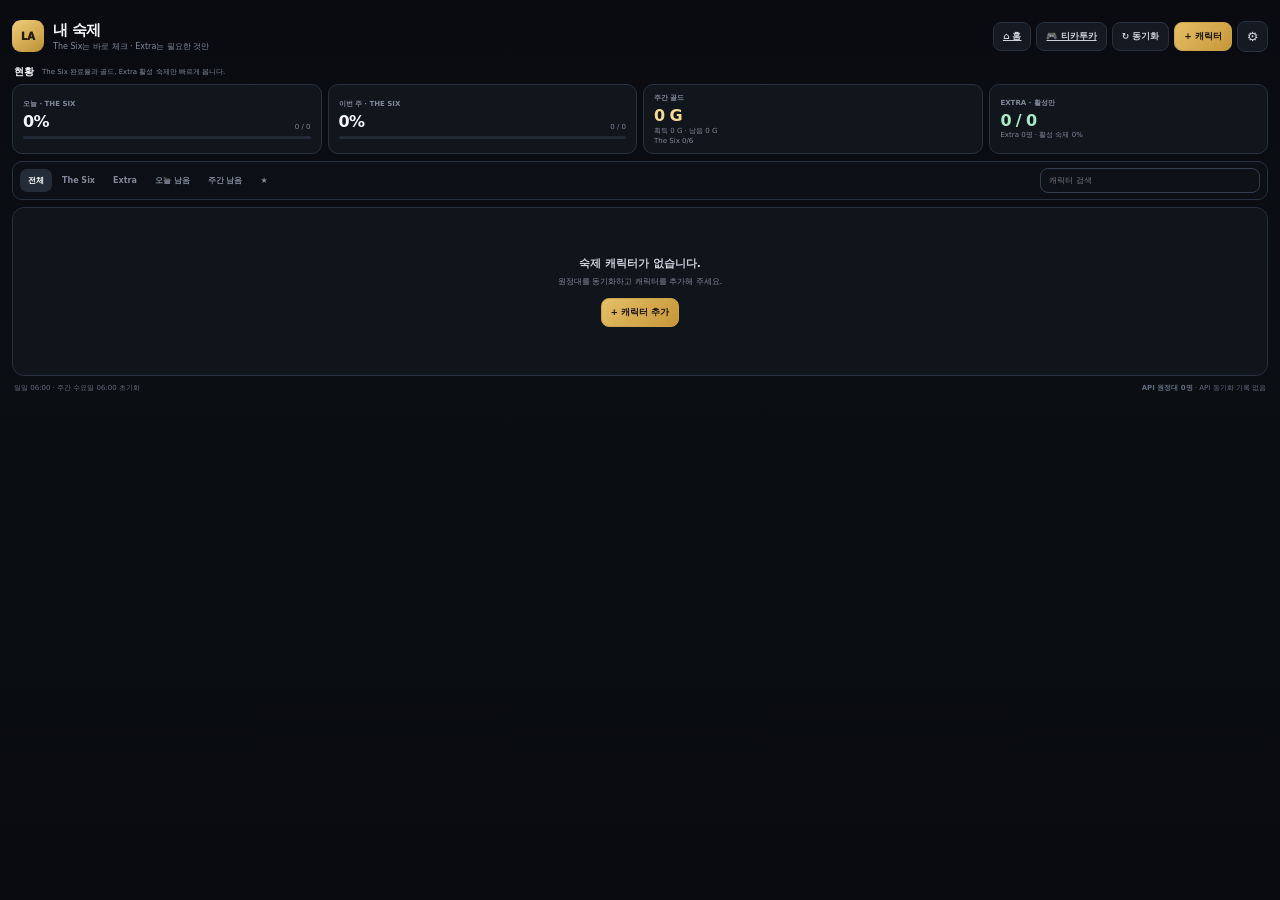
==== commit 03f6f3dc: "Homework: route Tikatuka to game page" ====
--- a/homework/index.html
+++ b/homework/index.html
@@ -1,5 +1,5 @@
 <!doctype html><html lang="ko"><head><meta charset="utf-8"><meta name="viewport" content="width=device-width,initial-scale=1"><meta name="theme-color" content="#090b10"><title>LOA Hub · 숙제 체크</title><link rel="stylesheet" href="../v12/style.css?v=14"><link rel="stylesheet" href="../v12/ux.css?v=27"></head><body>
-<div class="app"><header class="topbar"><div class="brand"><div class="logo">LA</div><div><h1>내 숙제</h1><p>The Six는 바로 체크 · Extra는 필요한 것만</p></div></div><div class="top-actions"><a class="btn" href="../">⌂ 홈</a><button class="btn" data-game-open>🎮 티카투카</button><button class="btn" data-action="open-settings" data-tab="api">↻ 동기화</button><button class="btn primary" data-action="open-add">+ 캐릭터</button><button class="icon-btn" data-action="open-settings" data-tab="general">⚙</button></div></header>
+<div class="app"><header class="topbar"><div class="brand"><div class="logo">LA</div><div><h1>내 숙제</h1><p>The Six는 바로 체크 · Extra는 필요한 것만</p></div></div><div class="top-actions"><a class="btn" href="../">⌂ 홈</a><a class="btn" href="../games/ticata/">🎮 티카투카</a><button class="btn" data-action="open-settings" data-tab="api">↻ 동기화</button><button class="btn primary" data-action="open-add">+ 캐릭터</button><button class="icon-btn" data-action="open-settings" data-tab="general">⚙</button></div></header>
 <div class="board-label"><strong>현황</strong><span>The Six 완료율과 골드, Extra 활성 숙제만 빠르게 봅니다.</span></div>
 <section class="summary"><div class="metric"><span>오늘 · THE SIX</span><div class="metric-line"><strong id="dailyPct">0%</strong><small id="dailyText">0 / 0</small></div><div class="bar"><i id="dailyBar" class="daily"></i></div></div><div class="metric"><span>이번 주 · THE SIX</span><div class="metric-line"><strong id="weeklyPct">0%</strong><small id="weeklyText">0 / 0</small></div><div class="bar"><i id="weeklyBar" class="weekly"></i></div></div><div class="metric gold"><span>주간 골드</span><strong id="goldPotential">0 G</strong><small id="goldEarned">획득 0 G</small><small id="rosterRoleCount">The Six 0/6</small></div><div class="metric extra-metric"><span>EXTRA · 활성만</span><strong id="extraActive">0 / 0</strong><small id="extraText">Extra 0명 · 활성 숙제 0%</small></div></section>
 <section class="toolbar"><div class="filters"><button class="active" data-filter="all">전체</button><button data-filter="six">The Six</button><button data-filter="extra">Extra</button><button data-filter="daily">오늘 남음</button><button data-filter="weekly">주간 남음</button><button data-filter="favorite">★</button></div><input id="search" class="search" placeholder="캐릭터 검색"></section>
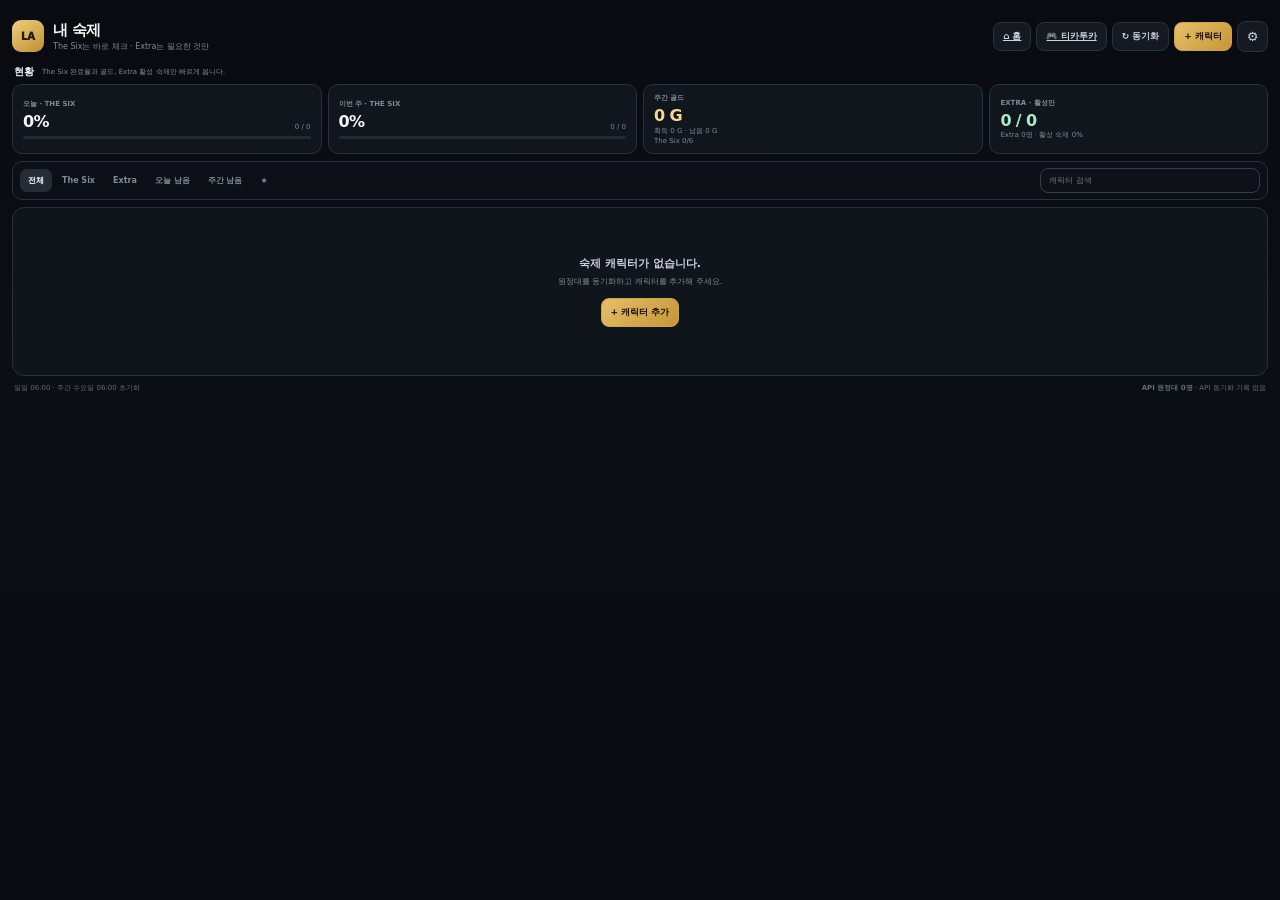
==== commit 3ab3e9ea: "UI audit: decouple homework page from embedded Tikatuka" ====
--- a/homework/index.html
+++ b/homework/index.html
@@ -1,4 +1,4 @@
-<!doctype html><html lang="ko"><head><meta charset="utf-8"><meta name="viewport" content="width=device-width,initial-scale=1"><meta name="theme-color" content="#090b10"><title>LOA Hub · 숙제 체크</title><link rel="stylesheet" href="../v12/style.css?v=14"><link rel="stylesheet" href="../v12/ux.css?v=27"></head><body>
+<!doctype html><html lang="ko"><head><meta charset="utf-8"><meta name="viewport" content="width=device-width,initial-scale=1"><meta name="theme-color" content="#090b10"><title>LOA Hub · 숙제 체크</title><link rel="stylesheet" href="../v12/style.css?v=14"><link rel="stylesheet" href="../v12/ux.css?v=28"></head><body>
 <div class="app"><header class="topbar"><div class="brand"><div class="logo">LA</div><div><h1>내 숙제</h1><p>The Six는 바로 체크 · Extra는 필요한 것만</p></div></div><div class="top-actions"><a class="btn" href="../">⌂ 홈</a><a class="btn" href="../games/ticata/">🎮 티카투카</a><button class="btn" data-action="open-settings" data-tab="api">↻ 동기화</button><button class="btn primary" data-action="open-add">+ 캐릭터</button><button class="icon-btn" data-action="open-settings" data-tab="general">⚙</button></div></header>
 <div class="board-label"><strong>현황</strong><span>The Six 완료율과 골드, Extra 활성 숙제만 빠르게 봅니다.</span></div>
 <section class="summary"><div class="metric"><span>오늘 · THE SIX</span><div class="metric-line"><strong id="dailyPct">0%</strong><small id="dailyText">0 / 0</small></div><div class="bar"><i id="dailyBar" class="daily"></i></div></div><div class="metric"><span>이번 주 · THE SIX</span><div class="metric-line"><strong id="weeklyPct">0%</strong><small id="weeklyText">0 / 0</small></div><div class="bar"><i id="weeklyBar" class="weekly"></i></div></div><div class="metric gold"><span>주간 골드</span><strong id="goldPotential">0 G</strong><small id="goldEarned">획득 0 G</small><small id="rosterRoleCount">The Six 0/6</small></div><div class="metric extra-metric"><span>EXTRA · 활성만</span><strong id="extraActive">0 / 0</strong><small id="extraText">Extra 0명 · 활성 숙제 0%</small></div></section>
@@ -15,46 +15,4 @@
 <div class="modal-bg" id="addModal"><div class="modal"><div class="modal-head"><h2>캐릭터 추가</h2><button class="icon-btn" data-action="close-modal" data-modal="addModal">✕</button></div><div class="modal-body"><p class="desc">The Six가 6명 미만이면 먼저 추가되는 캐릭터부터 The Six, 이후는 Extra로 등록됩니다.</p><div class="search-line"><input id="candidateSearch" class="input" placeholder="원정대 캐릭터 검색"><button class="btn small" data-action="select-all">전체 선택</button></div><div id="candidateList" class="candidate-list"></div></div><div class="modal-foot"><span id="selectedCount" class="muted push">0명 선택</span><button class="btn primary" data-action="confirm-add">선택 추가</button></div></div></div>
 
 <div class="modal-bg" id="characterModal"><div class="modal wide"><div class="modal-head"><h2 id="editCharTitle">숙제 설정</h2><button class="icon-btn" data-action="close-modal" data-modal="characterModal">✕</button></div><div class="modal-body"><input id="editCharKey" type="hidden"><div class="tabs"><button class="active" data-edit-tab="daily">일일 숙제</button><button data-edit-tab="weekly">주간 / 레이드</button></div><section id="dailyEditorWrap"><p class="desc">횟수와 휴게를 직접 관리합니다.</p><div id="dailyEditor" class="editor"></div><button class="btn small" data-action="add-daily">+ 일일 숙제</button></section><section id="weeklyEditorWrap" hidden><p class="desc">레이드와 난이도를 선택하거나 일반 주간 숙제를 추가할 수 있습니다.</p><div id="weeklyEditor" class="editor"></div><div class="inline"><button class="btn small" data-action="add-raid">+ 레이드 선택</button><button class="btn small" data-action="add-custom-weekly">+ 일반 주간 숙제</button></div></section></div><div class="modal-foot"><button class="btn danger push" data-action="remove-character">숙제판에서 제거</button><button class="btn primary" data-action="save-character">저장</button></div></div></div>
-<div class="modal-bg" id="ticataModal"><div class="modal game-modal"><div class="modal-head"><div><h2>티카투카 · BOT</h2><small class="game-rule-note">3줄 중 2줄을 이기면 승리</small></div><button class="icon-btn" data-game-close>✕</button></div><div class="modal-body ticata-wrap">
-<div class="ticata-topline"><div><strong id="ticataStatus">매칭 대기</strong><span id="ticataStats">승 0 · 무 0 · 패 0</span></div><div class="ticata-top-actions"><div id="matchBadge" class="match-badge"><span class="match-dot"></span><div><b id="opponentName">상대 찾는 중</b><small id="opponentLevel">MATCHMAKING</small></div></div><button class="btn small" data-game-reset>다시 매칭</button></div></div>
-<div class="ticata-arena">
-<section class="tika-side player-side">
-  <div class="tika-side-head"><div class="side-name"><b>ME</b><small id="playerOrderBadge" class="turn-order-badge first">선공</small></div><span id="playerTotal">0점</span></div>
-  <div id="playerDicePanel" class="dice-owner-panel player side-dice-panel"><span class="dice-owner-title">내 주사위</span><div class="dice-stage"><div id="playerDiceCube" class="dice-cube face-1 idle"><span class="die-face f1">1</span><span class="die-face f2">2</span><span class="die-face f3">3</span><span class="die-face f4">4</span><span class="die-face f5">5</span><span class="die-face f6">6</span></div></div><small id="playerDieType">대기</small></div>
-  <div class="side-board-label"><span>내 필드</span><small>주사위를 배치할 줄을 선택</small></div>
-  <div id="playerBoard" class="tika-board"></div>
-</section>
-<div class="tika-center">
-  <div class="versus-mark"><span>ME</span><b>VS</b><span>BOT</span></div>
-  <button id="rollBtn" class="btn primary roll-btn" data-game-roll>주사위 굴리기</button>
-  <button id="rerollBtn" class="btn small" data-game-reroll hidden>타짜의 손놀림 · 1회</button>
-  <div id="rerollChoice" class="reroll-choice" hidden></div>
-  <div id="gameHint" class="game-hint">매칭을 기다리는 중...</div>
-</div>
-<section class="tika-side bot-side">
-  <div class="tika-side-head"><div class="side-name"><b>BOT</b><small id="botOrderBadge" class="turn-order-badge second">후공</small></div><span id="botTotal">0점</span></div>
-  <div id="botDicePanel" class="dice-owner-panel bot side-dice-panel"><span class="dice-owner-title">상대 주사위</span><div class="dice-stage"><div id="botDiceCube" class="dice-cube face-1 idle"><span class="die-face f1">1</span><span class="die-face f2">2</span><span class="die-face f3">3</span><span class="die-face f4">4</span><span class="die-face f5">5</span><span class="die-face f6">6</span></div></div><small id="botDieType">대기</small></div>
-  <div class="side-board-label"><span>상대 필드</span><small>상대가 선택한 줄</small></div>
-  <div id="botBoard" class="tika-board"></div>
-</section>
-</div>
-<div class="ticata-legend"><span><i class="legend-die player"></i> 내 주사위</span><span><i class="legend-die enemy"></i> 상대 주사위</span><span><i class="legend-die shield"></i> 실드</span><span>알까기 성공 → 보너스 실드</span></div><div id="matchOverlay" class="match-overlay"><div class="match-spinner"></div><strong id="matchOverlayTitle">상대 찾는 중...</strong><span id="matchOverlaySub">티카투카 매칭을 검색하고 있습니다.</span></div>
-<div id="resultOverlay" class="result-overlay">
-  <div id="resultCard" class="result-card">
-    <span class="result-kicker">MATCH RESULT</span>
-    <strong id="resultTitle">승리</strong>
-    <span id="resultReason" class="result-reason">2 : 1 필드 승리</span>
-    <span id="resultOpponent" class="result-opponent">상대 · 등급</span>
-    <div id="resultFields" class="result-fields"></div>
-    <div id="resultTiebreak" class="result-tiebreak" hidden>
-      <span>총점 판정</span>
-      <b id="resultTotalScore">0 : 0</b>
-    </div>
-    <div class="result-actions">
-      <button class="btn primary result-next" data-game-next>다음 상대 찾기</button>
-      <button class="btn" data-game-close>닫기</button>
-    </div>
-  </div>
-</div>
-</div></div></div>
-<div id="toast" class="toast"></div><script type="module" src="../v12/js/app.js?v=15"></script><script type="module" src="../v12/js/ux.js?v=15"></script><script type="module" src="../v12/js/ticata.js?v=30"></script></body></html>+<div id="toast" class="toast"></div><script type="module" src="../v12/js/app.js?v=15"></script><script type="module" src="../v12/js/ux.js?v=15"></script></body></html>
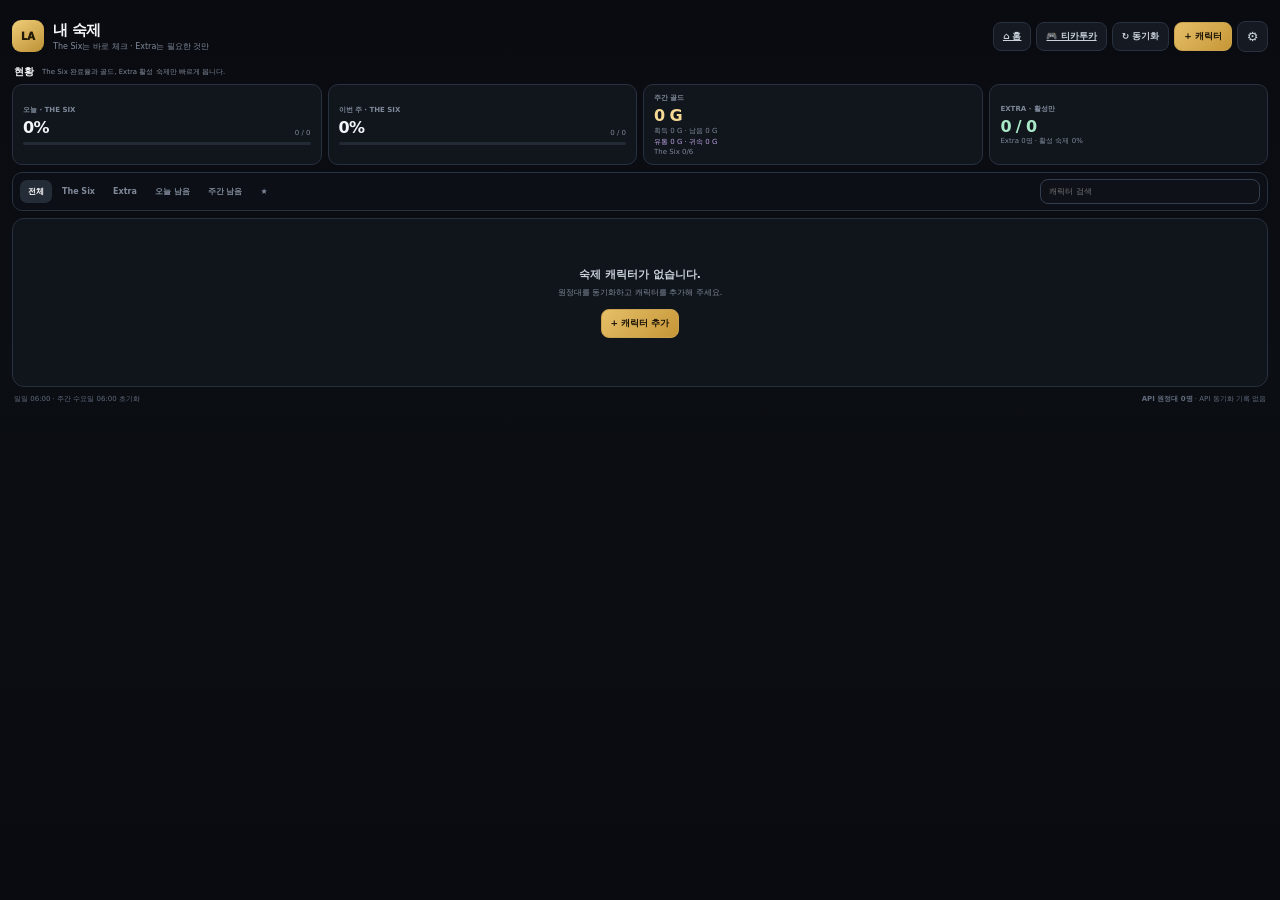
==== commit 2cf91557: "Homework: add bound gold summary" ====
--- a/homework/index.html
+++ b/homework/index.html
@@ -1,7 +1,7 @@
-<!doctype html><html lang="ko"><head><meta charset="utf-8"><meta name="viewport" content="width=device-width,initial-scale=1"><meta name="theme-color" content="#090b10"><title>LOA Hub · 숙제 체크</title><link rel="stylesheet" href="../v12/style.css?v=14"><link rel="stylesheet" href="../v12/ux.css?v=28"></head><body>
+<!doctype html><html lang="ko"><head><meta charset="utf-8"><meta name="viewport" content="width=device-width,initial-scale=1"><meta name="theme-color" content="#090b10"><title>LOA Hub · 숙제 체크</title><link rel="stylesheet" href="../v12/style.css?v=15"><link rel="stylesheet" href="../v12/ux.css?v=28"></head><body>
 <div class="app"><header class="topbar"><div class="brand"><div class="logo">LA</div><div><h1>내 숙제</h1><p>The Six는 바로 체크 · Extra는 필요한 것만</p></div></div><div class="top-actions"><a class="btn" href="../">⌂ 홈</a><a class="btn" href="../games/ticata/">🎮 티카투카</a><button class="btn" data-action="open-settings" data-tab="api">↻ 동기화</button><button class="btn primary" data-action="open-add">+ 캐릭터</button><button class="icon-btn" data-action="open-settings" data-tab="general">⚙</button></div></header>
 <div class="board-label"><strong>현황</strong><span>The Six 완료율과 골드, Extra 활성 숙제만 빠르게 봅니다.</span></div>
-<section class="summary"><div class="metric"><span>오늘 · THE SIX</span><div class="metric-line"><strong id="dailyPct">0%</strong><small id="dailyText">0 / 0</small></div><div class="bar"><i id="dailyBar" class="daily"></i></div></div><div class="metric"><span>이번 주 · THE SIX</span><div class="metric-line"><strong id="weeklyPct">0%</strong><small id="weeklyText">0 / 0</small></div><div class="bar"><i id="weeklyBar" class="weekly"></i></div></div><div class="metric gold"><span>주간 골드</span><strong id="goldPotential">0 G</strong><small id="goldEarned">획득 0 G</small><small id="rosterRoleCount">The Six 0/6</small></div><div class="metric extra-metric"><span>EXTRA · 활성만</span><strong id="extraActive">0 / 0</strong><small id="extraText">Extra 0명 · 활성 숙제 0%</small></div></section>
+<section class="summary"><div class="metric"><span>오늘 · THE SIX</span><div class="metric-line"><strong id="dailyPct">0%</strong><small id="dailyText">0 / 0</small></div><div class="bar"><i id="dailyBar" class="daily"></i></div></div><div class="metric"><span>이번 주 · THE SIX</span><div class="metric-line"><strong id="weeklyPct">0%</strong><small id="weeklyText">0 / 0</small></div><div class="bar"><i id="weeklyBar" class="weekly"></i></div></div><div class="metric gold"><span>주간 골드</span><strong id="goldPotential">0 G</strong><small id="goldEarned">획득 0 G</small><small id="goldSplit">유통 0 G · 귀속 0 G</small><small id="rosterRoleCount">The Six 0/6</small></div><div class="metric extra-metric"><span>EXTRA · 활성만</span><strong id="extraActive">0 / 0</strong><small id="extraText">Extra 0명 · 활성 숙제 0%</small></div></section>
 <section class="toolbar"><div class="filters"><button class="active" data-filter="all">전체</button><button data-filter="six">The Six</button><button data-filter="extra">Extra</button><button data-filter="daily">오늘 남음</button><button data-filter="weekly">주간 남음</button><button data-filter="favorite">★</button></div><input id="search" class="search" placeholder="캐릭터 검색"></section>
 <main id="cards" class="cards"></main><footer><span>일일 06:00 · 주간 수요일 06:00 초기화</span><span><b id="rosterCount">API 원정대 0명</b> · <span id="lastSync">API 동기화 기록 없음</span></span></footer></div>
 
@@ -15,4 +15,4 @@
 <div class="modal-bg" id="addModal"><div class="modal"><div class="modal-head"><h2>캐릭터 추가</h2><button class="icon-btn" data-action="close-modal" data-modal="addModal">✕</button></div><div class="modal-body"><p class="desc">The Six가 6명 미만이면 먼저 추가되는 캐릭터부터 The Six, 이후는 Extra로 등록됩니다.</p><div class="search-line"><input id="candidateSearch" class="input" placeholder="원정대 캐릭터 검색"><button class="btn small" data-action="select-all">전체 선택</button></div><div id="candidateList" class="candidate-list"></div></div><div class="modal-foot"><span id="selectedCount" class="muted push">0명 선택</span><button class="btn primary" data-action="confirm-add">선택 추가</button></div></div></div>
 
 <div class="modal-bg" id="characterModal"><div class="modal wide"><div class="modal-head"><h2 id="editCharTitle">숙제 설정</h2><button class="icon-btn" data-action="close-modal" data-modal="characterModal">✕</button></div><div class="modal-body"><input id="editCharKey" type="hidden"><div class="tabs"><button class="active" data-edit-tab="daily">일일 숙제</button><button data-edit-tab="weekly">주간 / 레이드</button></div><section id="dailyEditorWrap"><p class="desc">횟수와 휴게를 직접 관리합니다.</p><div id="dailyEditor" class="editor"></div><button class="btn small" data-action="add-daily">+ 일일 숙제</button></section><section id="weeklyEditorWrap" hidden><p class="desc">레이드와 난이도를 선택하거나 일반 주간 숙제를 추가할 수 있습니다.</p><div id="weeklyEditor" class="editor"></div><div class="inline"><button class="btn small" data-action="add-raid">+ 레이드 선택</button><button class="btn small" data-action="add-custom-weekly">+ 일반 주간 숙제</button></div></section></div><div class="modal-foot"><button class="btn danger push" data-action="remove-character">숙제판에서 제거</button><button class="btn primary" data-action="save-character">저장</button></div></div></div>
-<div id="toast" class="toast"></div><script type="module" src="../v12/js/app.js?v=15"></script><script type="module" src="../v12/js/ux.js?v=15"></script></body></html>+<div id="toast" class="toast"></div><script type="module" src="../v12/js/app.js?v=16"></script><script type="module" src="../v12/js/ux.js?v=15"></script></body></html>
--- a/v12/style.css
+++ b/v12/style.css
@@ -1 +1,8 @@
-:root{--bg:#090b10;--panel:#11151c;--panel2:#151a22;--panel3:#1b222d;--line:#283140;--line2:#3b4658;--text:#f3f5f8;--text2:#cbd2dc;--muted:#7f8999;--gold:#e4bd67;--gold2:#f6d994;--blue:#78aef7;--green:#64d09d;--red:#ef7d89;--shadow:0 16px 48px rgba(0,0,0,.24)}*{box-sizing:border-box}html{color-scheme:dark}body{margin:0;min-height:100vh;background:linear-gradient(180deg,#090b10 0,#0b0e13 40%,#090b10 100%);color:var(--text);font-family:Pretendard,"Noto Sans KR",system-ui,-apple-system,"Segoe UI",sans-serif}button,input,select{font:inherit}button{cursor:pointer}.app{width:min(1540px,calc(100% - 24px));margin:auto;padding:10px 0 38px}.topbar{height:52px;display:flex;justify-content:space-between;align-items:center;gap:12px}.brand{display:flex;align-items:center;gap:9px}.logo{width:32px;height:32px;display:grid;place-items:center;border-radius:9px;background:linear-gradient(145deg,#f0ce7a,#bd9135);color:#241a08;font-size:10px;font-weight:1000}.brand h1{font-size:15px;margin:0;letter-spacing:-.04em}.brand p{font-size:8px;color:var(--muted);margin:1px 0 0}.top-actions,.inline,.search-line{display:flex;gap:5px;align-items:center}.btn,.icon-btn{border:1px solid var(--line);background:var(--panel2);color:var(--text2);border-radius:8px;font-size:9px;font-weight:850;padding:7px 9px}.btn:hover,.icon-btn:hover{background:var(--panel3);border-color:var(--line2);color:#fff}.btn.primary{background:linear-gradient(135deg,#e5bf68,#c69637);color:#1a1307;border-color:#cba34f}.btn.danger{color:#ffbdc5}.btn.ghost{background:transparent}.btn.small{font-size:8px;padding:5px 7px}.icon-btn{width:31px;height:31px;padding:0;display:grid;place-items:center;font-size:13px}.board-label{display:flex;align-items:center;gap:8px;margin:3px 2px 5px}.board-label strong{font-size:10px}.board-label span{font-size:7px;color:var(--muted)}.summary{display:grid;grid-template-columns:1fr 1fr 1.1fr .9fr;gap:6px;margin-bottom:7px}.metric{border:1px solid var(--line);background:var(--panel);border-radius:10px;padding:8px 10px;min-height:58px;display:grid;align-content:center}.metric>span{font-size:7px;color:var(--muted);font-weight:900}.metric strong{display:block;font-size:16px;letter-spacing:-.04em;margin-top:3px}.metric small{font-size:7px;color:var(--muted)}.metric-line{display:flex;justify-content:space-between;align-items:end}.metric-line strong{display:inline-block}.metric.gold strong{color:var(--gold2)}.metric.extra-metric strong{color:#a8e9c8}.metric.gold small{display:block;margin-top:1px}.bar{height:3px;background:#222a35;border-radius:999px;overflow:hidden;margin-top:5px}.bar i{height:100%;display:block;width:0}.bar .daily{background:var(--blue)}.bar .weekly{background:linear-gradient(90deg,#9b8cf4,var(--gold))}.toolbar{position:sticky;top:0;z-index:20;border:1px solid var(--line);background:rgba(13,17,23,.94);backdrop-filter:blur(12px);border-radius:10px;padding:6px 7px;display:flex;justify-content:space-between;gap:8px;align-items:center;margin-bottom:7px}.filters{display:flex;gap:2px;overflow:auto}.filters button,.tabs button,.side-tabs button{border:0;background:transparent;color:var(--muted);font-size:8px;font-weight:900;border-radius:7px;padding:6px 8px;white-space:nowrap}.filters button.active,.tabs button.active,.side-tabs button.active{background:#242c38;color:#fff}.search,.input,.select{border:1px solid #343e50;background:#0e1218;color:#fff;border-radius:8px;padding:7px 8px;outline:none;font-size:8px}.search{width:min(220px,30vw)}.search:focus,.input:focus,.select:focus{border-color:#617087}.cards{display:grid;grid-template-columns:repeat(3,minmax(0,1fr));gap:7px;align-items:start}.char-card{border:1px solid var(--line);background:var(--panel);border-radius:11px;overflow:hidden;box-shadow:var(--shadow);min-width:0}.char-card.favorite-card{border-color:#5a4d31}.six-card .char-head{background:linear-gradient(90deg,rgba(228,189,103,.045),transparent 48%)}.extra-card{border-color:#2b3d35}.extra-card .char-head{background:linear-gradient(90deg,rgba(100,208,157,.045),transparent 48%)}.char-head{min-height:57px;padding:7px 8px;display:flex;align-items:center;justify-content:space-between;gap:8px;border-bottom:1px solid var(--line)}.identity{display:flex;gap:7px;align-items:center;min-width:0}.avatar{width:38px;height:38px;border-radius:9px;overflow:hidden;border:1px solid #303948;background:#0d1117;display:grid;place-items:center;font-size:8px;font-weight:900;color:#6f798b;flex:none}.avatar img{width:100%;height:100%;object-fit:cover;object-position:50% 18%}.name-line{display:flex;gap:4px;align-items:center;min-width:0}.name-line h3{margin:0;font-size:10px;white-space:nowrap;overflow:hidden;text-overflow:ellipsis}.identity p{margin:2px 0 0;color:var(--muted);font-size:7px;white-space:nowrap;overflow:hidden;text-overflow:ellipsis}.identity p b{color:var(--gold2)}.star{border:0;background:transparent;color:#454e5d;font-size:12px;padding:0}.star.on{color:var(--gold)}.role-badge{font-size:6px;font-weight:950;letter-spacing:.05em;border:1px solid var(--line);border-radius:999px;padding:2px 4px;white-space:nowrap}.role-badge.six{color:var(--gold2);border-color:#665735;background:#211d14}.role-badge.extra{color:#a9e8c8;border-color:#315c4a;background:#14231c}.char-actions{display:flex;align-items:center;gap:4px;flex:none}.char-gold{color:var(--gold2);font-size:9px;min-width:58px;text-align:right}.gold-toggle{display:flex;align-items:center;gap:3px;border:1px solid var(--line);border-radius:999px;padding:4px 5px;color:var(--muted);font-size:7px}.gold-toggle input{margin:0;width:11px;height:11px}.gold-toggle:has(input:checked){color:var(--gold2);border-color:#665735;background:#211d14}.six-toggle span{font-weight:900}.char-actions .btn.ghost{display:none}.char-body{display:block}.char-body>section{padding:7px 8px;min-width:0}.char-body>section+section{border-top:1px solid var(--line)}.section-head{display:flex;justify-content:space-between;align-items:center;margin-bottom:5px}.section-head span{font-size:7px;font-weight:900;color:var(--text2)}.section-head button{border:0;background:transparent;color:#687386;font-size:7px;padding:0}.section-head button:hover{color:#fff}.task-list{display:grid;grid-template-columns:repeat(2,minmax(0,1fr));gap:4px}.weekly-list{grid-template-columns:1fr}.daily-item,.weekly-item{border:1px solid #2c3543;background:#171c24;border-radius:7px;min-height:34px;padding:4px 5px;display:flex;align-items:center;gap:5px;min-width:0}.daily-item.done,.weekly-item.done{opacity:.42}.daily-check,.gate,.mini{border:1px solid #465166;background:#0f141b;color:var(--text2);border-radius:5px;height:20px;min-width:20px;padding:0 4px;font-size:7px;font-weight:900}.daily-item.done .daily-check,.gate.on{background:#3d6b52;border-color:#56856a;color:#e8f9ef}.mini{height:18px;min-width:18px;color:var(--muted);margin-left:auto}.task-copy,.raid-copy{min-width:0;display:grid;gap:1px}.task-copy strong,.raid-copy strong{font-size:8px;white-space:nowrap;overflow:hidden;text-overflow:ellipsis}.raid-copy em{font-style:normal;color:var(--gold2);font-size:7px}.task-copy small,.raid-copy small{font-size:6px;color:var(--muted);white-space:nowrap;overflow:hidden;text-overflow:ellipsis}.gates{display:flex;gap:2px;margin-left:auto;flex:none}.gates .gate{padding:0 4px;min-width:25px}.empty-task{border:1px dashed #303949;background:transparent;color:#697486;border-radius:7px;padding:7px 8px;font-size:8px;text-align:left}.goal-chips{display:flex;gap:3px;flex-wrap:wrap;margin-bottom:5px}.goal-chip{border:1px solid #324052;background:#121821;color:#8f9bad;border-radius:999px;padding:4px 6px;font-size:7px;font-weight:850}.goal-chip.on{border-color:#4d8069;background:#173025;color:#b9f1d4}.extra-body>section:first-child{padding-bottom:5px}.extra-body>section+section{padding-top:6px}.extra-active-group+.extra-active-group{margin-top:6px}.extra-subtitle{display:block;color:#667386;font-size:6px;font-weight:900;margin-bottom:3px}.extra-recommendations{display:grid;gap:3px}.extra-rec{display:flex;align-items:center;justify-content:space-between;gap:6px;border:1px solid #2b3542;background:#141a22;border-radius:7px;padding:5px 6px;min-width:0}.extra-rec>div{display:grid;gap:1px;min-width:0}.extra-rec strong{font-size:8px}.extra-rec small{font-size:6px;color:var(--muted);white-space:nowrap;overflow:hidden;text-overflow:ellipsis;max-width:280px}.extra-rec small b{color:#a9e8c8}.extra-rec .btn{flex:none}.extra-empty{border:1px dashed #304137;border-radius:7px;padding:7px;color:#7f968a;font-size:7px}.optional-label{font-size:6px!important;color:#667386!important}.task-off{border:0;background:transparent;color:#5f6b7b;font-size:11px;padding:0 1px;margin-left:auto}.task-off:hover{color:#ffb2bb}.empty-board{grid-column:1/-1;border:1px solid var(--line);background:#10141b;border-radius:12px;padding:48px 20px;text-align:center;color:var(--muted);display:grid;justify-items:center;gap:5px}.empty-board strong{font-size:11px;color:var(--text2)}.empty-board span{font-size:8px}.empty-board .btn{margin-top:6px}footer{display:flex;justify-content:space-between;gap:8px;color:#606b7d;font-size:7px;margin:7px 2px}.modal-bg{position:fixed;inset:0;background:rgba(0,0,0,.74);backdrop-filter:blur(7px);display:none;place-items:center;padding:14px;z-index:90}.modal-bg.open{display:grid}.modal{width:min(700px,100%);max-height:90vh;overflow:auto;background:#12161e;border:1px solid #3a4558;border-radius:14px;box-shadow:0 30px 100px rgba(0,0,0,.6)}.modal.wide{width:min(900px,100%)}.modal-head{min-height:46px;padding:0 12px;border-bottom:1px solid var(--line);display:flex;justify-content:space-between;align-items:center;position:sticky;top:0;background:#12161e;z-index:2}.modal-head h2{font-size:12px;margin:0}.modal-body{padding:12px}.modal-foot{min-height:52px;border-top:1px solid var(--line);padding:8px 12px;display:flex;align-items:center;gap:5px;justify-content:flex-end}.push{margin-right:auto}.field{display:grid;gap:4px;margin-bottom:9px}.field label{font-size:8px;color:#abb4c3;font-weight:850}.field.compact{max-width:180px}.desc,.muted{font-size:8px;color:var(--muted);line-height:1.5}.checkline{display:flex;gap:6px;align-items:center;font-size:8px;color:var(--text2);margin:6px 0 9px}.sync-message,.notice{border:1px solid rgba(89,202,150,.22);background:rgba(89,202,150,.05);color:#a9e8c8;border-radius:8px;padding:7px 8px;font-size:8px;line-height:1.45;margin-top:7px}.sync-message.error{border-color:rgba(239,120,134,.25);background:rgba(239,120,134,.05);color:#ffc0c7}.settings-layout{display:grid;grid-template-columns:120px 1fr}.side-tabs{padding:9px;border-right:1px solid var(--line);display:grid;align-content:start;gap:3px}.side-tabs button{text-align:left}.settings-panel h3{font-size:11px;margin:0 0 9px}.setting-box,.switch-row{border:1px solid var(--line);background:#151a23;border-radius:9px;padding:9px;margin-bottom:7px}.setting-box>strong,.switch-row strong{font-size:9px}.setting-box p,.switch-row small{display:block;font-size:8px;color:var(--muted);margin:3px 0 7px;line-height:1.45}.switch-row{display:flex;align-items:center;justify-content:space-between;gap:10px}.switch-row input{width:15px;height:15px}.danger-box{border-color:#3a2b31}.candidate-list{display:grid;gap:4px;max-height:58vh;overflow:auto}.candidate{display:grid;grid-template-columns:20px 34px 1fr auto;gap:7px;align-items:center;border:1px solid var(--line);background:#151a23;border-radius:9px;padding:6px 8px}.candidate.disabled{opacity:.42}.candidate-avatar{width:34px;height:34px;border-radius:8px;overflow:hidden;background:#0d1117}.candidate-avatar img{width:100%;height:100%;object-fit:cover;object-position:50% 18%}.candidate strong{font-size:9px}.candidate small{display:block;font-size:7px;color:var(--muted);margin-top:2px}.candidate>span{font-size:7px;color:var(--muted)}.search-line .input{flex:1}.tabs{display:flex;gap:3px;margin-bottom:9px}.editor{display:grid;gap:5px;margin-bottom:7px}.edit-row{border:1px solid var(--line);background:#151a23;border-radius:9px;padding:7px;display:grid;grid-template-columns:minmax(190px,1fr) 170px 120px 75px 30px;gap:5px;align-items:center}.daily-edit{grid-template-columns:minmax(180px,1fr) 75px 60px 75px 30px}.custom-weekly{grid-template-columns:minmax(180px,1fr) 115px 70px 30px}.tiny-check{font-size:8px;color:var(--muted);display:flex;gap:4px;align-items:center}.remove{width:28px;height:28px;border:0;background:#202733;color:#8791a1;border-radius:7px}.remove:hover{color:#ffb2bb;background:#2b2026}.toast{position:fixed;right:14px;bottom:14px;z-index:120;border:1px solid #3b4556;background:#202632;color:#fff;border-radius:8px;padding:8px 10px;font-size:8px;font-weight:850;opacity:0;transform:translateY(8px);transition:.16s;pointer-events:none}.toast.show{opacity:1;transform:none}@media(max-width:1180px){.cards{grid-template-columns:repeat(2,minmax(0,1fr))}}@media(max-width:820px){.summary{grid-template-columns:1fr 1fr}.cards{grid-template-columns:1fr}.edit-row,.daily-edit,.custom-weekly{grid-template-columns:1fr 1fr}.remove{grid-column:2;justify-self:end}}@media(max-width:620px){.app{width:calc(100% - 12px);padding-top:6px}.topbar{height:46px}.brand p{display:none}.top-actions .btn:first-child{display:none}.summary{grid-template-columns:1fr 1fr}.metric{min-height:54px;padding:7px 8px}.metric strong{font-size:14px}.toolbar{position:static;align-items:stretch;flex-direction:column}.filters{overflow:auto}.search{width:100%}.char-head{align-items:flex-start}.char-actions{gap:3px}.char-actions .char-gold{display:none}.gold-toggle{padding:3px 4px}.identity{min-width:0}.avatar{width:36px;height:36px}.task-list{grid-template-columns:1fr 1fr}.settings-layout{grid-template-columns:1fr}.side-tabs{display:flex;overflow:auto;border-right:0;border-bottom:1px solid var(--line)}.edit-row,.daily-edit,.custom-weekly{grid-template-columns:1fr}.remove{grid-column:1}.search-line{align-items:stretch}.candidate{grid-template-columns:18px 32px 1fr}.candidate>span{display:none}.board-label span{display:none}}+:root{--bg:#090b10;--panel:#11151c;--panel2:#151a22;--panel3:#1b222d;--line:#283140;--line2:#3b4658;--text:#f3f5f8;--text2:#cbd2dc;--muted:#7f8999;--gold:#e4bd67;--gold2:#f6d994;--blue:#78aef7;--green:#64d09d;--red:#ef7d89;--shadow:0 16px 48px rgba(0,0,0,.24)}*{box-sizing:border-box}html{color-scheme:dark}body{margin:0;min-height:100vh;background:linear-gradient(180deg,#090b10 0,#0b0e13 40%,#090b10 100%);color:var(--text);font-family:Pretendard,"Noto Sans KR",system-ui,-apple-system,"Segoe UI",sans-serif}button,input,select{font:inherit}button{cursor:pointer}.app{width:min(1540px,calc(100% - 24px));margin:auto;padding:10px 0 38px}.topbar{height:52px;display:flex;justify-content:space-between;align-items:center;gap:12px}.brand{display:flex;align-items:center;gap:9px}.logo{width:32px;height:32px;display:grid;place-items:center;border-radius:9px;background:linear-gradient(145deg,#f0ce7a,#bd9135);color:#241a08;font-size:10px;font-weight:1000}.brand h1{font-size:15px;margin:0;letter-spacing:-.04em}.brand p{font-size:8px;color:var(--muted);margin:1px 0 0}.top-actions,.inline,.search-line{display:flex;gap:5px;align-items:center}.btn,.icon-btn{border:1px solid var(--line);background:var(--panel2);color:var(--text2);border-radius:8px;font-size:9px;font-weight:850;padding:7px 9px}.btn:hover,.icon-btn:hover{background:var(--panel3);border-color:var(--line2);color:#fff}.btn.primary{background:linear-gradient(135deg,#e5bf68,#c69637);color:#1a1307;border-color:#cba34f}.btn.danger{color:#ffbdc5}.btn.ghost{background:transparent}.btn.small{font-size:8px;padding:5px 7px}.icon-btn{width:31px;height:31px;padding:0;display:grid;place-items:center;font-size:13px}.board-label{display:flex;align-items:center;gap:8px;margin:3px 2px 5px}.board-label strong{font-size:10px}.board-label span{font-size:7px;color:var(--muted)}.summary{display:grid;grid-template-columns:1fr 1fr 1.1fr .9fr;gap:6px;margin-bottom:7px}.metric{border:1px solid var(--line);background:var(--panel);border-radius:10px;padding:8px 10px;min-height:58px;display:grid;align-content:center}.metric>span{font-size:7px;color:var(--muted);font-weight:900}.metric strong{display:block;font-size:16px;letter-spacing:-.04em;margin-top:3px}.metric small{font-size:7px;color:var(--muted)}.metric-line{display:flex;justify-content:space-between;align-items:end}.metric-line strong{display:inline-block}.metric.gold strong{color:var(--gold2)}.metric.extra-metric strong{color:#a8e9c8}.metric.gold small{display:block;margin-top:1px}.bar{height:3px;background:#222a35;border-radius:999px;overflow:hidden;margin-top:5px}.bar i{height:100%;display:block;width:0}.bar .daily{background:var(--blue)}.bar .weekly{background:linear-gradient(90deg,#9b8cf4,var(--gold))}.toolbar{position:sticky;top:0;z-index:20;border:1px solid var(--line);background:rgba(13,17,23,.94);backdrop-filter:blur(12px);border-radius:10px;padding:6px 7px;display:flex;justify-content:space-between;gap:8px;align-items:center;margin-bottom:7px}.filters{display:flex;gap:2px;overflow:auto}.filters button,.tabs button,.side-tabs button{border:0;background:transparent;color:var(--muted);font-size:8px;font-weight:900;border-radius:7px;padding:6px 8px;white-space:nowrap}.filters button.active,.tabs button.active,.side-tabs button.active{background:#242c38;color:#fff}.search,.input,.select{border:1px solid #343e50;background:#0e1218;color:#fff;border-radius:8px;padding:7px 8px;outline:none;font-size:8px}.search{width:min(220px,30vw)}.search:focus,.input:focus,.select:focus{border-color:#617087}.cards{display:grid;grid-template-columns:repeat(3,minmax(0,1fr));gap:7px;align-items:start}.char-card{border:1px solid var(--line);background:var(--panel);border-radius:11px;overflow:hidden;box-shadow:var(--shadow);min-width:0}.char-card.favorite-card{border-color:#5a4d31}.six-card .char-head{background:linear-gradient(90deg,rgba(228,189,103,.045),transparent 48%)}.extra-card{border-color:#2b3d35}.extra-card .char-head{background:linear-gradient(90deg,rgba(100,208,157,.045),transparent 48%)}.char-head{min-height:57px;padding:7px 8px;display:flex;align-items:center;justify-content:space-between;gap:8px;border-bottom:1px solid var(--line)}.identity{display:flex;gap:7px;align-items:center;min-width:0}.avatar{width:38px;height:38px;border-radius:9px;overflow:hidden;border:1px solid #303948;background:#0d1117;display:grid;place-items:center;font-size:8px;font-weight:900;color:#6f798b;flex:none}.avatar img{width:100%;height:100%;object-fit:cover;object-position:50% 18%}.name-line{display:flex;gap:4px;align-items:center;min-width:0}.name-line h3{margin:0;font-size:10px;white-space:nowrap;overflow:hidden;text-overflow:ellipsis}.identity p{margin:2px 0 0;color:var(--muted);font-size:7px;white-space:nowrap;overflow:hidden;text-overflow:ellipsis}.identity p b{color:var(--gold2)}.star{border:0;background:transparent;color:#454e5d;font-size:12px;padding:0}.star.on{color:var(--gold)}.role-badge{font-size:6px;font-weight:950;letter-spacing:.05em;border:1px solid var(--line);border-radius:999px;padding:2px 4px;white-space:nowrap}.role-badge.six{color:var(--gold2);border-color:#665735;background:#211d14}.role-badge.extra{color:#a9e8c8;border-color:#315c4a;background:#14231c}.char-actions{display:flex;align-items:center;gap:4px;flex:none}.char-gold{color:var(--gold2);font-size:9px;min-width:58px;text-align:right}.gold-toggle{display:flex;align-items:center;gap:3px;border:1px solid var(--line);border-radius:999px;padding:4px 5px;color:var(--muted);font-size:7px}.gold-toggle input{margin:0;width:11px;height:11px}.gold-toggle:has(input:checked){color:var(--gold2);border-color:#665735;background:#211d14}.six-toggle span{font-weight:900}.char-actions .btn.ghost{display:none}.char-body{display:block}.char-body>section{padding:7px 8px;min-width:0}.char-body>section+section{border-top:1px solid var(--line)}.section-head{display:flex;justify-content:space-between;align-items:center;margin-bottom:5px}.section-head span{font-size:7px;font-weight:900;color:var(--text2)}.section-head button{border:0;background:transparent;color:#687386;font-size:7px;padding:0}.section-head button:hover{color:#fff}.task-list{display:grid;grid-template-columns:repeat(2,minmax(0,1fr));gap:4px}.weekly-list{grid-template-columns:1fr}.daily-item,.weekly-item{border:1px solid #2c3543;background:#171c24;border-radius:7px;min-height:34px;padding:4px 5px;display:flex;align-items:center;gap:5px;min-width:0}.daily-item.done,.weekly-item.done{opacity:.42}.daily-check,.gate,.mini{border:1px solid #465166;background:#0f141b;color:var(--text2);border-radius:5px;height:20px;min-width:20px;padding:0 4px;font-size:7px;font-weight:900}.daily-item.done .daily-check,.gate.on{background:#3d6b52;border-color:#56856a;color:#e8f9ef}.mini{height:18px;min-width:18px;color:var(--muted);margin-left:auto}.task-copy,.raid-copy{min-width:0;display:grid;gap:1px}.task-copy strong,.raid-copy strong{font-size:8px;white-space:nowrap;overflow:hidden;text-overflow:ellipsis}.raid-copy em{font-style:normal;color:var(--gold2);font-size:7px}.task-copy small,.raid-copy small{font-size:6px;color:var(--muted);white-space:nowrap;overflow:hidden;text-overflow:ellipsis}.gates{display:flex;gap:2px;margin-left:auto;flex:none}.gates .gate{padding:0 4px;min-width:25px}.empty-task{border:1px dashed #303949;background:transparent;color:#697486;border-radius:7px;padding:7px 8px;font-size:8px;text-align:left}.goal-chips{display:flex;gap:3px;flex-wrap:wrap;margin-bottom:5px}.goal-chip{border:1px solid #324052;background:#121821;color:#8f9bad;border-radius:999px;padding:4px 6px;font-size:7px;font-weight:850}.goal-chip.on{border-color:#4d8069;background:#173025;color:#b9f1d4}.extra-body>section:first-child{padding-bottom:5px}.extra-body>section+section{padding-top:6px}.extra-active-group+.extra-active-group{margin-top:6px}.extra-subtitle{display:block;color:#667386;font-size:6px;font-weight:900;margin-bottom:3px}.extra-recommendations{display:grid;gap:3px}.extra-rec{display:flex;align-items:center;justify-content:space-between;gap:6px;border:1px solid #2b3542;background:#141a22;border-radius:7px;padding:5px 6px;min-width:0}.extra-rec>div{display:grid;gap:1px;min-width:0}.extra-rec strong{font-size:8px}.extra-rec small{font-size:6px;color:var(--muted);white-space:nowrap;overflow:hidden;text-overflow:ellipsis;max-width:280px}.extra-rec small b{color:#a9e8c8}.extra-rec .btn{flex:none}.extra-empty{border:1px dashed #304137;border-radius:7px;padding:7px;color:#7f968a;font-size:7px}.optional-label{font-size:6px!important;color:#667386!important}.task-off{border:0;background:transparent;color:#5f6b7b;font-size:11px;padding:0 1px;margin-left:auto}.task-off:hover{color:#ffb2bb}.empty-board{grid-column:1/-1;border:1px solid var(--line);background:#10141b;border-radius:12px;padding:48px 20px;text-align:center;color:var(--muted);display:grid;justify-items:center;gap:5px}.empty-board strong{font-size:11px;color:var(--text2)}.empty-board span{font-size:8px}.empty-board .btn{margin-top:6px}footer{display:flex;justify-content:space-between;gap:8px;color:#606b7d;font-size:7px;margin:7px 2px}.modal-bg{position:fixed;inset:0;background:rgba(0,0,0,.74);backdrop-filter:blur(7px);display:none;place-items:center;padding:14px;z-index:90}.modal-bg.open{display:grid}.modal{width:min(700px,100%);max-height:90vh;overflow:auto;background:#12161e;border:1px solid #3a4558;border-radius:14px;box-shadow:0 30px 100px rgba(0,0,0,.6)}.modal.wide{width:min(900px,100%)}.modal-head{min-height:46px;padding:0 12px;border-bottom:1px solid var(--line);display:flex;justify-content:space-between;align-items:center;position:sticky;top:0;background:#12161e;z-index:2}.modal-head h2{font-size:12px;margin:0}.modal-body{padding:12px}.modal-foot{min-height:52px;border-top:1px solid var(--line);padding:8px 12px;display:flex;align-items:center;gap:5px;justify-content:flex-end}.push{margin-right:auto}.field{display:grid;gap:4px;margin-bottom:9px}.field label{font-size:8px;color:#abb4c3;font-weight:850}.field.compact{max-width:180px}.desc,.muted{font-size:8px;color:var(--muted);line-height:1.5}.checkline{display:flex;gap:6px;align-items:center;font-size:8px;color:var(--text2);margin:6px 0 9px}.sync-message,.notice{border:1px solid rgba(89,202,150,.22);background:rgba(89,202,150,.05);color:#a9e8c8;border-radius:8px;padding:7px 8px;font-size:8px;line-height:1.45;margin-top:7px}.sync-message.error{border-color:rgba(239,120,134,.25);background:rgba(239,120,134,.05);color:#ffc0c7}.settings-layout{display:grid;grid-template-columns:120px 1fr}.side-tabs{padding:9px;border-right:1px solid var(--line);display:grid;align-content:start;gap:3px}.side-tabs button{text-align:left}.settings-panel h3{font-size:11px;margin:0 0 9px}.setting-box,.switch-row{border:1px solid var(--line);background:#151a23;border-radius:9px;padding:9px;margin-bottom:7px}.setting-box>strong,.switch-row strong{font-size:9px}.setting-box p,.switch-row small{display:block;font-size:8px;color:var(--muted);margin:3px 0 7px;line-height:1.45}.switch-row{display:flex;align-items:center;justify-content:space-between;gap:10px}.switch-row input{width:15px;height:15px}.danger-box{border-color:#3a2b31}.candidate-list{display:grid;gap:4px;max-height:58vh;overflow:auto}.candidate{display:grid;grid-template-columns:20px 34px 1fr auto;gap:7px;align-items:center;border:1px solid var(--line);background:#151a23;border-radius:9px;padding:6px 8px}.candidate.disabled{opacity:.42}.candidate-avatar{width:34px;height:34px;border-radius:8px;overflow:hidden;background:#0d1117}.candidate-avatar img{width:100%;height:100%;object-fit:cover;object-position:50% 18%}.candidate strong{font-size:9px}.candidate small{display:block;font-size:7px;color:var(--muted);margin-top:2px}.candidate>span{font-size:7px;color:var(--muted)}.search-line .input{flex:1}.tabs{display:flex;gap:3px;margin-bottom:9px}.editor{display:grid;gap:5px;margin-bottom:7px}.edit-row{border:1px solid var(--line);background:#151a23;border-radius:9px;padding:7px;display:grid;grid-template-columns:minmax(190px,1fr) 170px 120px 75px 30px;gap:5px;align-items:center}.daily-edit{grid-template-columns:minmax(180px,1fr) 75px 60px 75px 30px}.custom-weekly{grid-template-columns:minmax(180px,1fr) 115px 70px 30px}.tiny-check{font-size:8px;color:var(--muted);display:flex;gap:4px;align-items:center}.remove{width:28px;height:28px;border:0;background:#202733;color:#8791a1;border-radius:7px}.remove:hover{color:#ffb2bb;background:#2b2026}.toast{position:fixed;right:14px;bottom:14px;z-index:120;border:1px solid #3b4556;background:#202632;color:#fff;border-radius:8px;padding:8px 10px;font-size:8px;font-weight:850;opacity:0;transform:translateY(8px);transition:.16s;pointer-events:none}.toast.show{opacity:1;transform:none}@media(max-width:1180px){.cards{grid-template-columns:repeat(2,minmax(0,1fr))}}@media(max-width:820px){.summary{grid-template-columns:1fr 1fr}.cards{grid-template-columns:1fr}.edit-row,.daily-edit,.custom-weekly{grid-template-columns:1fr 1fr}.remove{grid-column:2;justify-self:end}}@media(max-width:620px){.app{width:calc(100% - 12px);padding-top:6px}.topbar{height:46px}.brand p{display:none}.top-actions .btn:first-child{display:none}.summary{grid-template-columns:1fr 1fr}.metric{min-height:54px;padding:7px 8px}.metric strong{font-size:14px}.toolbar{position:static;align-items:stretch;flex-direction:column}.filters{overflow:auto}.search{width:100%}.char-head{align-items:flex-start}.char-actions{gap:3px}.char-actions .char-gold{display:none}.gold-toggle{padding:3px 4px}.identity{min-width:0}.avatar{width:36px;height:36px}.task-list{grid-template-columns:1fr 1fr}.settings-layout{grid-template-columns:1fr}.side-tabs{display:flex;overflow:auto;border-right:0;border-bottom:1px solid var(--line)}.edit-row,.daily-edit,.custom-weekly{grid-template-columns:1fr}.remove{grid-column:1}.search-line{align-items:stretch}.candidate{grid-template-columns:18px 32px 1fr}.candidate>span{display:none}.board-label span{display:none}}
+/* Part 23: tradable / bound gold visibility */
+.gold-kind{display:inline-flex;vertical-align:middle;align-items:center;height:15px;padding:0 5px;border-radius:999px;font-size:6px;font-weight:1000;margin-left:3px;border:1px solid #3b4657;background:#171d26;color:#9ba7b8}
+.gold-kind.bound-all{border-color:#70562b;background:#2a2112;color:#efc86e}
+.gold-kind.bound-mixed{border-color:#5a4b73;background:#211a2b;color:#c7a9ef}
+.gold-kind.tradable-all{border-color:#315b4a;background:#13251e;color:#8dd8b5}
+.raid-copy .gold-split-line{color:#8996a8}
+.metric.gold #goldSplit{color:#b9a1df}
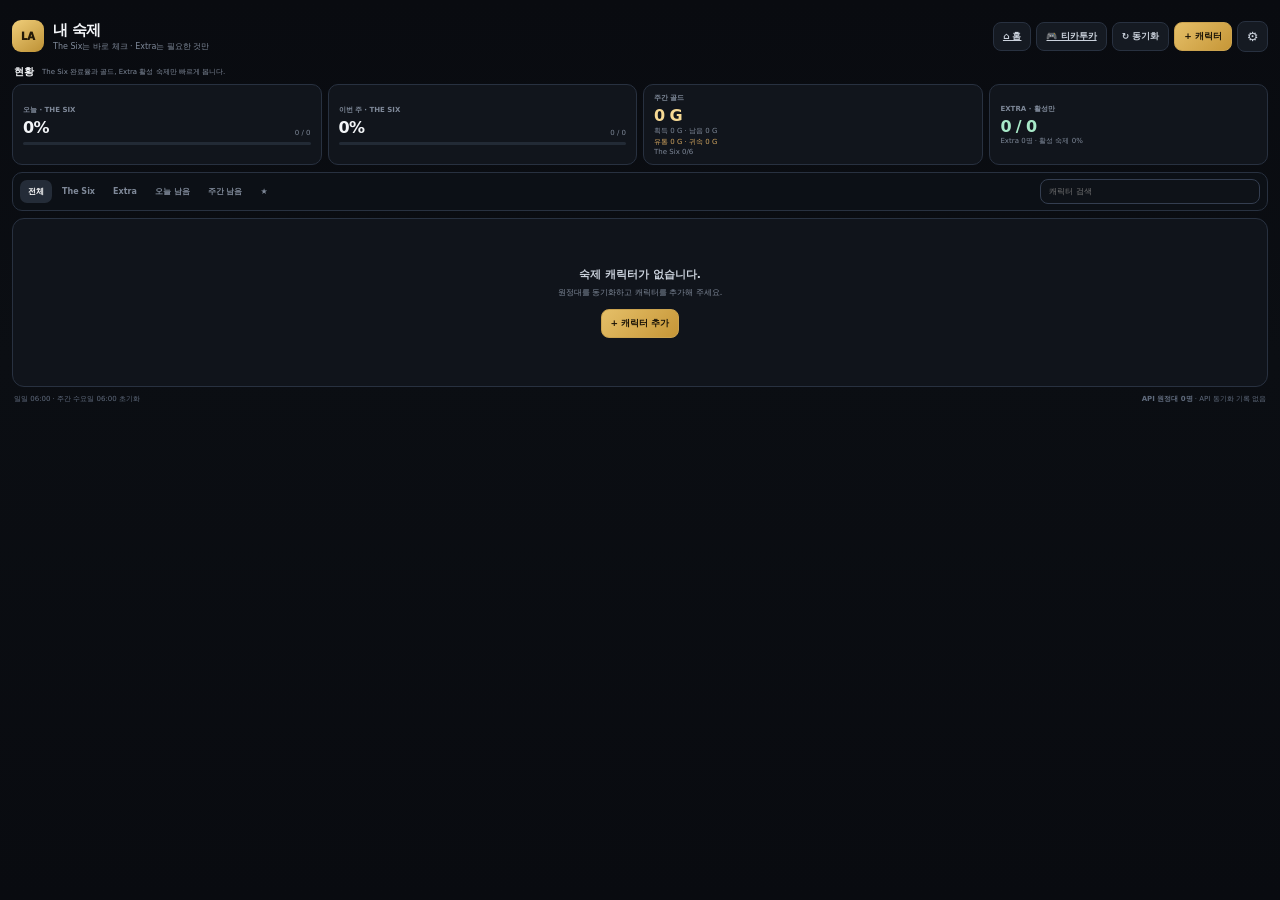
==== commit 6fac97f7: "Homework: load latest raid catalog modules" ====
--- a/homework/index.html
+++ b/homework/index.html
@@ -15,4 +15,4 @@
 <div class="modal-bg" id="addModal"><div class="modal"><div class="modal-head"><h2>캐릭터 추가</h2><button class="icon-btn" data-action="close-modal" data-modal="addModal">✕</button></div><div class="modal-body"><p class="desc">The Six가 6명 미만이면 먼저 추가되는 캐릭터부터 The Six, 이후는 Extra로 등록됩니다.</p><div class="search-line"><input id="candidateSearch" class="input" placeholder="원정대 캐릭터 검색"><button class="btn small" data-action="select-all">전체 선택</button></div><div id="candidateList" class="candidate-list"></div></div><div class="modal-foot"><span id="selectedCount" class="muted push">0명 선택</span><button class="btn primary" data-action="confirm-add">선택 추가</button></div></div></div>
 
 <div class="modal-bg" id="characterModal"><div class="modal wide"><div class="modal-head"><h2 id="editCharTitle">숙제 설정</h2><button class="icon-btn" data-action="close-modal" data-modal="characterModal">✕</button></div><div class="modal-body"><input id="editCharKey" type="hidden"><div class="tabs"><button class="active" data-edit-tab="daily">일일 숙제</button><button data-edit-tab="weekly">주간 / 레이드</button></div><section id="dailyEditorWrap"><p class="desc">횟수와 휴게를 직접 관리합니다.</p><div id="dailyEditor" class="editor"></div><button class="btn small" data-action="add-daily">+ 일일 숙제</button></section><section id="weeklyEditorWrap" hidden><p class="desc">레이드와 난이도를 선택하거나 일반 주간 숙제를 추가할 수 있습니다.</p><div id="weeklyEditor" class="editor"></div><div class="inline"><button class="btn small" data-action="add-raid">+ 레이드 선택</button><button class="btn small" data-action="add-custom-weekly">+ 일반 주간 숙제</button></div></section></div><div class="modal-foot"><button class="btn danger push" data-action="remove-character">숙제판에서 제거</button><button class="btn primary" data-action="save-character">저장</button></div></div></div>
-<div id="toast" class="toast"></div><script type="module" src="../v12/js/app.js?v=16"></script><script type="module" src="../v12/js/ux.js?v=15"></script></body></html>+<div id="toast" class="toast"></div><script type="module" src="../v12/js/app.js?v=18"></script><script type="module" src="../v12/js/ux.js?v=18"></script></body></html>
--- a/v12/style.css
+++ b/v12/style.css
@@ -1,8 +1,14 @@
 :root{--bg:#090b10;--panel:#11151c;--panel2:#151a22;--panel3:#1b222d;--line:#283140;--line2:#3b4658;--text:#f3f5f8;--text2:#cbd2dc;--muted:#7f8999;--gold:#e4bd67;--gold2:#f6d994;--blue:#78aef7;--green:#64d09d;--red:#ef7d89;--shadow:0 16px 48px rgba(0,0,0,.24)}*{box-sizing:border-box}html{color-scheme:dark}body{margin:0;min-height:100vh;background:linear-gradient(180deg,#090b10 0,#0b0e13 40%,#090b10 100%);color:var(--text);font-family:Pretendard,"Noto Sans KR",system-ui,-apple-system,"Segoe UI",sans-serif}button,input,select{font:inherit}button{cursor:pointer}.app{width:min(1540px,calc(100% - 24px));margin:auto;padding:10px 0 38px}.topbar{height:52px;display:flex;justify-content:space-between;align-items:center;gap:12px}.brand{display:flex;align-items:center;gap:9px}.logo{width:32px;height:32px;display:grid;place-items:center;border-radius:9px;background:linear-gradient(145deg,#f0ce7a,#bd9135);color:#241a08;font-size:10px;font-weight:1000}.brand h1{font-size:15px;margin:0;letter-spacing:-.04em}.brand p{font-size:8px;color:var(--muted);margin:1px 0 0}.top-actions,.inline,.search-line{display:flex;gap:5px;align-items:center}.btn,.icon-btn{border:1px solid var(--line);background:var(--panel2);color:var(--text2);border-radius:8px;font-size:9px;font-weight:850;padding:7px 9px}.btn:hover,.icon-btn:hover{background:var(--panel3);border-color:var(--line2);color:#fff}.btn.primary{background:linear-gradient(135deg,#e5bf68,#c69637);color:#1a1307;border-color:#cba34f}.btn.danger{color:#ffbdc5}.btn.ghost{background:transparent}.btn.small{font-size:8px;padding:5px 7px}.icon-btn{width:31px;height:31px;padding:0;display:grid;place-items:center;font-size:13px}.board-label{display:flex;align-items:center;gap:8px;margin:3px 2px 5px}.board-label strong{font-size:10px}.board-label span{font-size:7px;color:var(--muted)}.summary{display:grid;grid-template-columns:1fr 1fr 1.1fr .9fr;gap:6px;margin-bottom:7px}.metric{border:1px solid var(--line);background:var(--panel);border-radius:10px;padding:8px 10px;min-height:58px;display:grid;align-content:center}.metric>span{font-size:7px;color:var(--muted);font-weight:900}.metric strong{display:block;font-size:16px;letter-spacing:-.04em;margin-top:3px}.metric small{font-size:7px;color:var(--muted)}.metric-line{display:flex;justify-content:space-between;align-items:end}.metric-line strong{display:inline-block}.metric.gold strong{color:var(--gold2)}.metric.extra-metric strong{color:#a8e9c8}.metric.gold small{display:block;margin-top:1px}.bar{height:3px;background:#222a35;border-radius:999px;overflow:hidden;margin-top:5px}.bar i{height:100%;display:block;width:0}.bar .daily{background:var(--blue)}.bar .weekly{background:linear-gradient(90deg,#9b8cf4,var(--gold))}.toolbar{position:sticky;top:0;z-index:20;border:1px solid var(--line);background:rgba(13,17,23,.94);backdrop-filter:blur(12px);border-radius:10px;padding:6px 7px;display:flex;justify-content:space-between;gap:8px;align-items:center;margin-bottom:7px}.filters{display:flex;gap:2px;overflow:auto}.filters button,.tabs button,.side-tabs button{border:0;background:transparent;color:var(--muted);font-size:8px;font-weight:900;border-radius:7px;padding:6px 8px;white-space:nowrap}.filters button.active,.tabs button.active,.side-tabs button.active{background:#242c38;color:#fff}.search,.input,.select{border:1px solid #343e50;background:#0e1218;color:#fff;border-radius:8px;padding:7px 8px;outline:none;font-size:8px}.search{width:min(220px,30vw)}.search:focus,.input:focus,.select:focus{border-color:#617087}.cards{display:grid;grid-template-columns:repeat(3,minmax(0,1fr));gap:7px;align-items:start}.char-card{border:1px solid var(--line);background:var(--panel);border-radius:11px;overflow:hidden;box-shadow:var(--shadow);min-width:0}.char-card.favorite-card{border-color:#5a4d31}.six-card .char-head{background:linear-gradient(90deg,rgba(228,189,103,.045),transparent 48%)}.extra-card{border-color:#2b3d35}.extra-card .char-head{background:linear-gradient(90deg,rgba(100,208,157,.045),transparent 48%)}.char-head{min-height:57px;padding:7px 8px;display:flex;align-items:center;justify-content:space-between;gap:8px;border-bottom:1px solid var(--line)}.identity{display:flex;gap:7px;align-items:center;min-width:0}.avatar{width:38px;height:38px;border-radius:9px;overflow:hidden;border:1px solid #303948;background:#0d1117;display:grid;place-items:center;font-size:8px;font-weight:900;color:#6f798b;flex:none}.avatar img{width:100%;height:100%;object-fit:cover;object-position:50% 18%}.name-line{display:flex;gap:4px;align-items:center;min-width:0}.name-line h3{margin:0;font-size:10px;white-space:nowrap;overflow:hidden;text-overflow:ellipsis}.identity p{margin:2px 0 0;color:var(--muted);font-size:7px;white-space:nowrap;overflow:hidden;text-overflow:ellipsis}.identity p b{color:var(--gold2)}.star{border:0;background:transparent;color:#454e5d;font-size:12px;padding:0}.star.on{color:var(--gold)}.role-badge{font-size:6px;font-weight:950;letter-spacing:.05em;border:1px solid var(--line);border-radius:999px;padding:2px 4px;white-space:nowrap}.role-badge.six{color:var(--gold2);border-color:#665735;background:#211d14}.role-badge.extra{color:#a9e8c8;border-color:#315c4a;background:#14231c}.char-actions{display:flex;align-items:center;gap:4px;flex:none}.char-gold{color:var(--gold2);font-size:9px;min-width:58px;text-align:right}.gold-toggle{display:flex;align-items:center;gap:3px;border:1px solid var(--line);border-radius:999px;padding:4px 5px;color:var(--muted);font-size:7px}.gold-toggle input{margin:0;width:11px;height:11px}.gold-toggle:has(input:checked){color:var(--gold2);border-color:#665735;background:#211d14}.six-toggle span{font-weight:900}.char-actions .btn.ghost{display:none}.char-body{display:block}.char-body>section{padding:7px 8px;min-width:0}.char-body>section+section{border-top:1px solid var(--line)}.section-head{display:flex;justify-content:space-between;align-items:center;margin-bottom:5px}.section-head span{font-size:7px;font-weight:900;color:var(--text2)}.section-head button{border:0;background:transparent;color:#687386;font-size:7px;padding:0}.section-head button:hover{color:#fff}.task-list{display:grid;grid-template-columns:repeat(2,minmax(0,1fr));gap:4px}.weekly-list{grid-template-columns:1fr}.daily-item,.weekly-item{border:1px solid #2c3543;background:#171c24;border-radius:7px;min-height:34px;padding:4px 5px;display:flex;align-items:center;gap:5px;min-width:0}.daily-item.done,.weekly-item.done{opacity:.42}.daily-check,.gate,.mini{border:1px solid #465166;background:#0f141b;color:var(--text2);border-radius:5px;height:20px;min-width:20px;padding:0 4px;font-size:7px;font-weight:900}.daily-item.done .daily-check,.gate.on{background:#3d6b52;border-color:#56856a;color:#e8f9ef}.mini{height:18px;min-width:18px;color:var(--muted);margin-left:auto}.task-copy,.raid-copy{min-width:0;display:grid;gap:1px}.task-copy strong,.raid-copy strong{font-size:8px;white-space:nowrap;overflow:hidden;text-overflow:ellipsis}.raid-copy em{font-style:normal;color:var(--gold2);font-size:7px}.task-copy small,.raid-copy small{font-size:6px;color:var(--muted);white-space:nowrap;overflow:hidden;text-overflow:ellipsis}.gates{display:flex;gap:2px;margin-left:auto;flex:none}.gates .gate{padding:0 4px;min-width:25px}.empty-task{border:1px dashed #303949;background:transparent;color:#697486;border-radius:7px;padding:7px 8px;font-size:8px;text-align:left}.goal-chips{display:flex;gap:3px;flex-wrap:wrap;margin-bottom:5px}.goal-chip{border:1px solid #324052;background:#121821;color:#8f9bad;border-radius:999px;padding:4px 6px;font-size:7px;font-weight:850}.goal-chip.on{border-color:#4d8069;background:#173025;color:#b9f1d4}.extra-body>section:first-child{padding-bottom:5px}.extra-body>section+section{padding-top:6px}.extra-active-group+.extra-active-group{margin-top:6px}.extra-subtitle{display:block;color:#667386;font-size:6px;font-weight:900;margin-bottom:3px}.extra-recommendations{display:grid;gap:3px}.extra-rec{display:flex;align-items:center;justify-content:space-between;gap:6px;border:1px solid #2b3542;background:#141a22;border-radius:7px;padding:5px 6px;min-width:0}.extra-rec>div{display:grid;gap:1px;min-width:0}.extra-rec strong{font-size:8px}.extra-rec small{font-size:6px;color:var(--muted);white-space:nowrap;overflow:hidden;text-overflow:ellipsis;max-width:280px}.extra-rec small b{color:#a9e8c8}.extra-rec .btn{flex:none}.extra-empty{border:1px dashed #304137;border-radius:7px;padding:7px;color:#7f968a;font-size:7px}.optional-label{font-size:6px!important;color:#667386!important}.task-off{border:0;background:transparent;color:#5f6b7b;font-size:11px;padding:0 1px;margin-left:auto}.task-off:hover{color:#ffb2bb}.empty-board{grid-column:1/-1;border:1px solid var(--line);background:#10141b;border-radius:12px;padding:48px 20px;text-align:center;color:var(--muted);display:grid;justify-items:center;gap:5px}.empty-board strong{font-size:11px;color:var(--text2)}.empty-board span{font-size:8px}.empty-board .btn{margin-top:6px}footer{display:flex;justify-content:space-between;gap:8px;color:#606b7d;font-size:7px;margin:7px 2px}.modal-bg{position:fixed;inset:0;background:rgba(0,0,0,.74);backdrop-filter:blur(7px);display:none;place-items:center;padding:14px;z-index:90}.modal-bg.open{display:grid}.modal{width:min(700px,100%);max-height:90vh;overflow:auto;background:#12161e;border:1px solid #3a4558;border-radius:14px;box-shadow:0 30px 100px rgba(0,0,0,.6)}.modal.wide{width:min(900px,100%)}.modal-head{min-height:46px;padding:0 12px;border-bottom:1px solid var(--line);display:flex;justify-content:space-between;align-items:center;position:sticky;top:0;background:#12161e;z-index:2}.modal-head h2{font-size:12px;margin:0}.modal-body{padding:12px}.modal-foot{min-height:52px;border-top:1px solid var(--line);padding:8px 12px;display:flex;align-items:center;gap:5px;justify-content:flex-end}.push{margin-right:auto}.field{display:grid;gap:4px;margin-bottom:9px}.field label{font-size:8px;color:#abb4c3;font-weight:850}.field.compact{max-width:180px}.desc,.muted{font-size:8px;color:var(--muted);line-height:1.5}.checkline{display:flex;gap:6px;align-items:center;font-size:8px;color:var(--text2);margin:6px 0 9px}.sync-message,.notice{border:1px solid rgba(89,202,150,.22);background:rgba(89,202,150,.05);color:#a9e8c8;border-radius:8px;padding:7px 8px;font-size:8px;line-height:1.45;margin-top:7px}.sync-message.error{border-color:rgba(239,120,134,.25);background:rgba(239,120,134,.05);color:#ffc0c7}.settings-layout{display:grid;grid-template-columns:120px 1fr}.side-tabs{padding:9px;border-right:1px solid var(--line);display:grid;align-content:start;gap:3px}.side-tabs button{text-align:left}.settings-panel h3{font-size:11px;margin:0 0 9px}.setting-box,.switch-row{border:1px solid var(--line);background:#151a23;border-radius:9px;padding:9px;margin-bottom:7px}.setting-box>strong,.switch-row strong{font-size:9px}.setting-box p,.switch-row small{display:block;font-size:8px;color:var(--muted);margin:3px 0 7px;line-height:1.45}.switch-row{display:flex;align-items:center;justify-content:space-between;gap:10px}.switch-row input{width:15px;height:15px}.danger-box{border-color:#3a2b31}.candidate-list{display:grid;gap:4px;max-height:58vh;overflow:auto}.candidate{display:grid;grid-template-columns:20px 34px 1fr auto;gap:7px;align-items:center;border:1px solid var(--line);background:#151a23;border-radius:9px;padding:6px 8px}.candidate.disabled{opacity:.42}.candidate-avatar{width:34px;height:34px;border-radius:8px;overflow:hidden;background:#0d1117}.candidate-avatar img{width:100%;height:100%;object-fit:cover;object-position:50% 18%}.candidate strong{font-size:9px}.candidate small{display:block;font-size:7px;color:var(--muted);margin-top:2px}.candidate>span{font-size:7px;color:var(--muted)}.search-line .input{flex:1}.tabs{display:flex;gap:3px;margin-bottom:9px}.editor{display:grid;gap:5px;margin-bottom:7px}.edit-row{border:1px solid var(--line);background:#151a23;border-radius:9px;padding:7px;display:grid;grid-template-columns:minmax(190px,1fr) 170px 120px 75px 30px;gap:5px;align-items:center}.daily-edit{grid-template-columns:minmax(180px,1fr) 75px 60px 75px 30px}.custom-weekly{grid-template-columns:minmax(180px,1fr) 115px 70px 30px}.tiny-check{font-size:8px;color:var(--muted);display:flex;gap:4px;align-items:center}.remove{width:28px;height:28px;border:0;background:#202733;color:#8791a1;border-radius:7px}.remove:hover{color:#ffb2bb;background:#2b2026}.toast{position:fixed;right:14px;bottom:14px;z-index:120;border:1px solid #3b4556;background:#202632;color:#fff;border-radius:8px;padding:8px 10px;font-size:8px;font-weight:850;opacity:0;transform:translateY(8px);transition:.16s;pointer-events:none}.toast.show{opacity:1;transform:none}@media(max-width:1180px){.cards{grid-template-columns:repeat(2,minmax(0,1fr))}}@media(max-width:820px){.summary{grid-template-columns:1fr 1fr}.cards{grid-template-columns:1fr}.edit-row,.daily-edit,.custom-weekly{grid-template-columns:1fr 1fr}.remove{grid-column:2;justify-self:end}}@media(max-width:620px){.app{width:calc(100% - 12px);padding-top:6px}.topbar{height:46px}.brand p{display:none}.top-actions .btn:first-child{display:none}.summary{grid-template-columns:1fr 1fr}.metric{min-height:54px;padding:7px 8px}.metric strong{font-size:14px}.toolbar{position:static;align-items:stretch;flex-direction:column}.filters{overflow:auto}.search{width:100%}.char-head{align-items:flex-start}.char-actions{gap:3px}.char-actions .char-gold{display:none}.gold-toggle{padding:3px 4px}.identity{min-width:0}.avatar{width:36px;height:36px}.task-list{grid-template-columns:1fr 1fr}.settings-layout{grid-template-columns:1fr}.side-tabs{display:flex;overflow:auto;border-right:0;border-bottom:1px solid var(--line)}.edit-row,.daily-edit,.custom-weekly{grid-template-columns:1fr}.remove{grid-column:1}.search-line{align-items:stretch}.candidate{grid-template-columns:18px 32px 1fr}.candidate>span{display:none}.board-label span{display:none}}
-/* Part 23: tradable / bound gold visibility */
-.gold-kind{display:inline-flex;vertical-align:middle;align-items:center;height:15px;padding:0 5px;border-radius:999px;font-size:6px;font-weight:1000;margin-left:3px;border:1px solid #3b4657;background:#171d26;color:#9ba7b8}
-.gold-kind.bound-all{border-color:#70562b;background:#2a2112;color:#efc86e}
-.gold-kind.bound-mixed{border-color:#5a4b73;background:#211a2b;color:#c7a9ef}
-.gold-kind.tradable-all{border-color:#315b4a;background:#13251e;color:#8dd8b5}
-.raid-copy .gold-split-line{color:#8996a8}
-.metric.gold #goldSplit{color:#b9a1df}
+/* Part 23: tradeable / character-bound gold */
+.gold-split{display:flex;align-items:center;gap:5px;flex-wrap:wrap;margin-top:2px}
+.gold-split b{font-size:6px;font-weight:900;color:#9eabc0}
+.gold-split b.bound{color:#d8ab66}
+.char-gold{display:grid;justify-items:end;gap:1px;min-width:110px}
+.char-gold strong{color:var(--gold2);font-size:9px}
+.char-gold small{color:#7f8b9e;font-size:6px;white-space:nowrap}
+.metric.gold #goldSplit{color:#d0a45f}
+@media(max-width:620px){
+  .char-gold{min-width:0}
+  .char-gold small{display:none}
+  .gold-split{gap:3px}
+}
